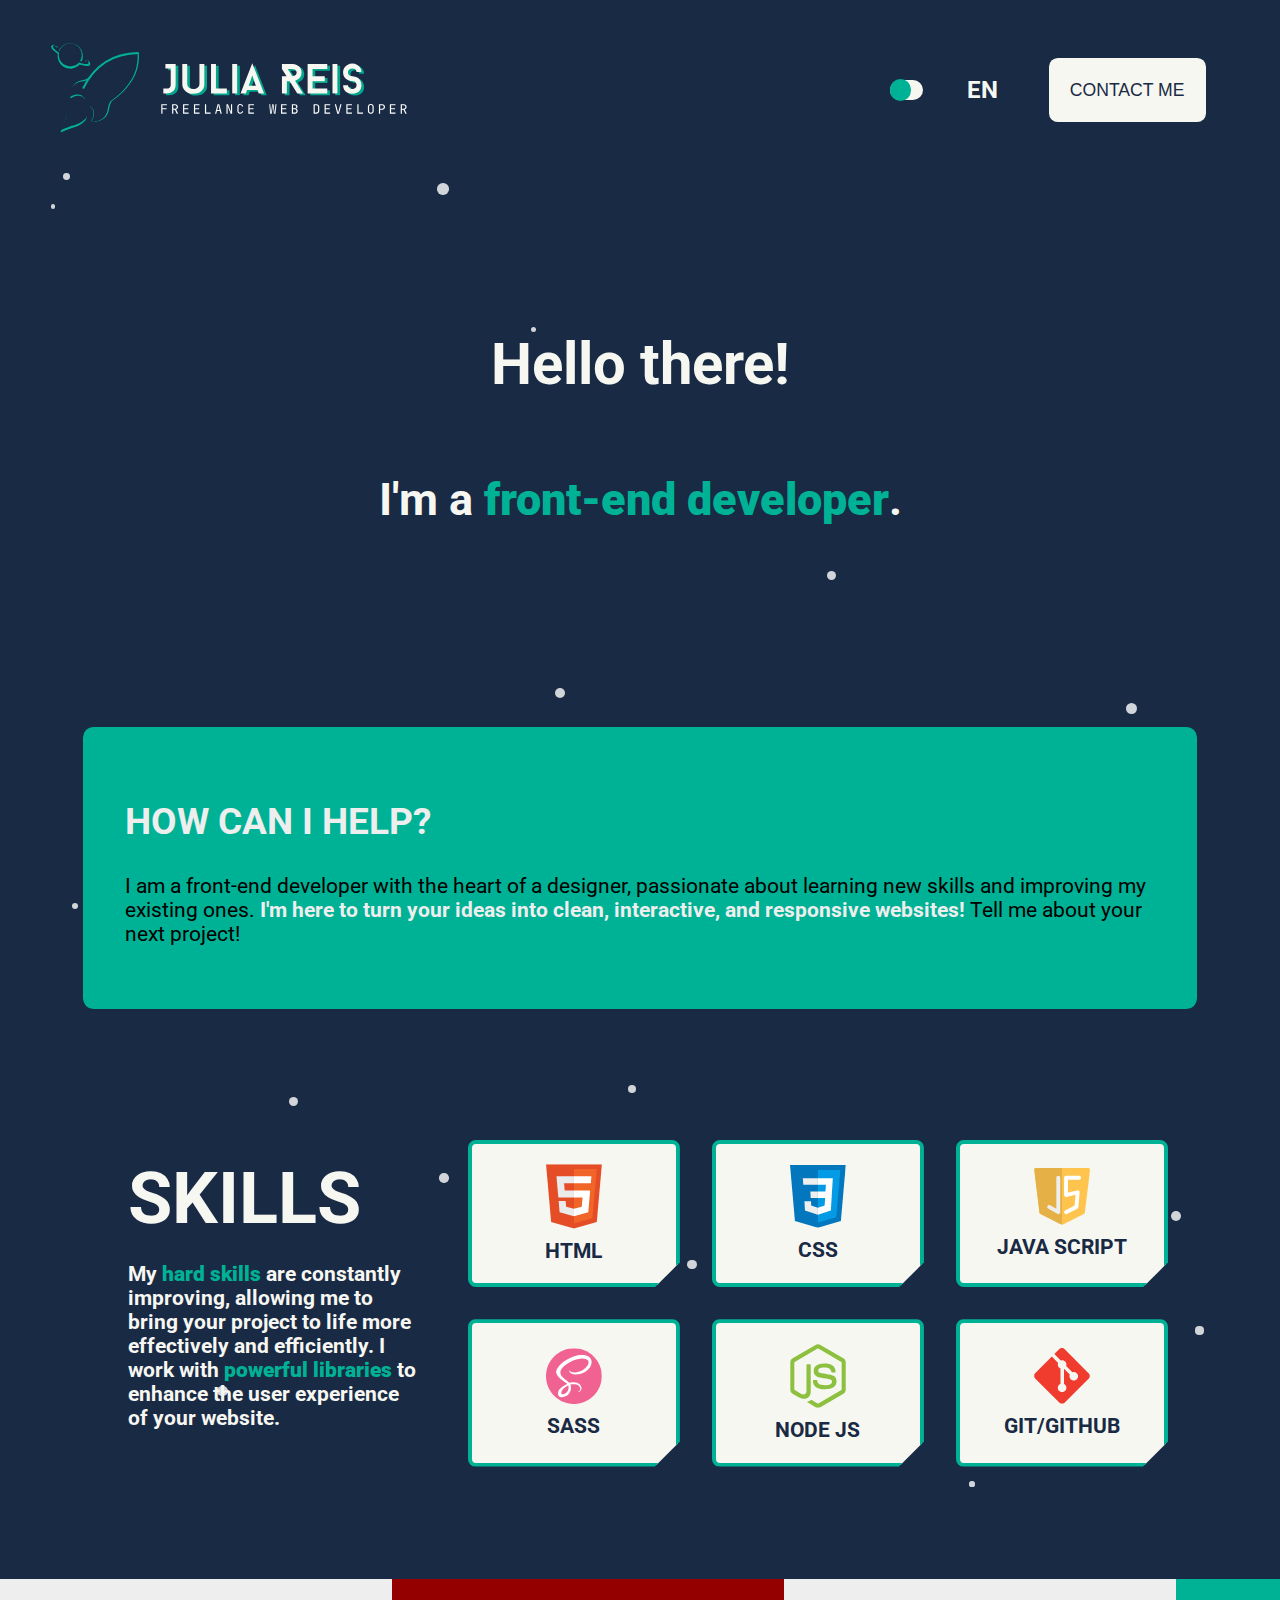
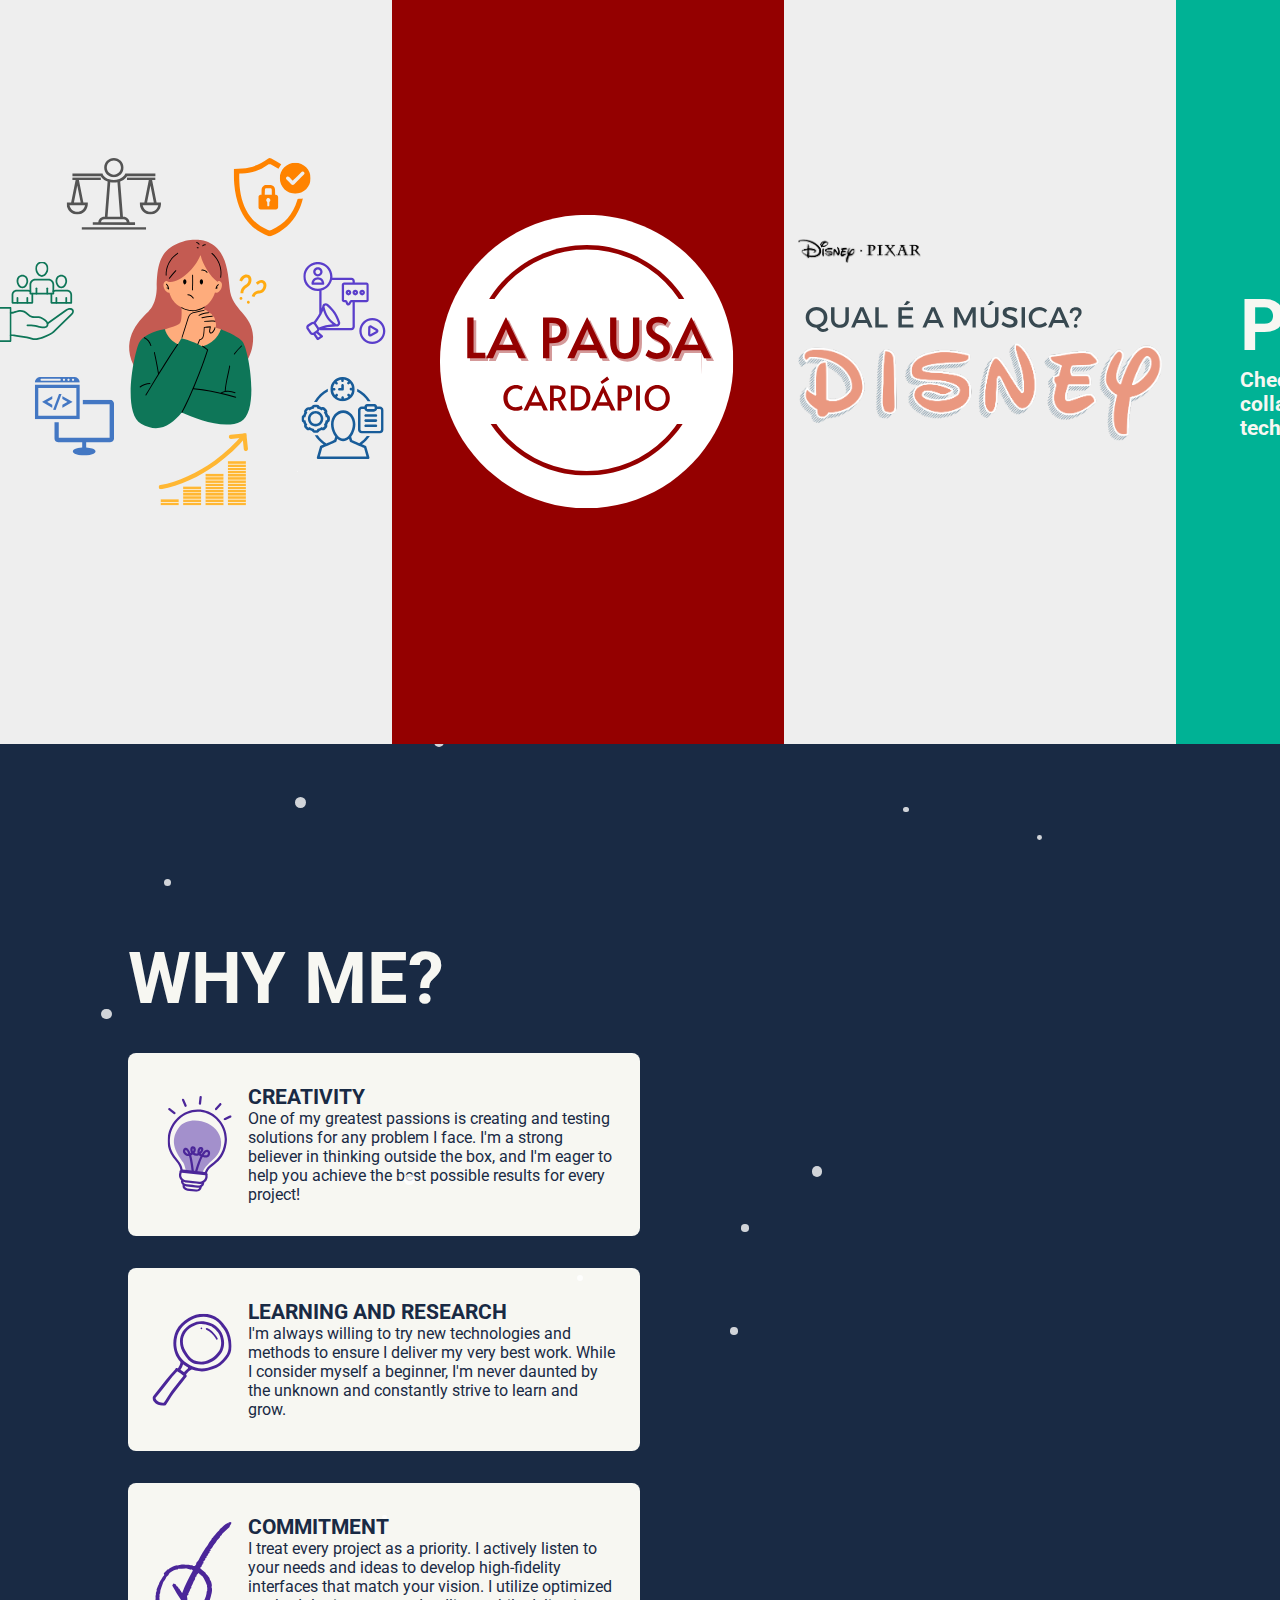
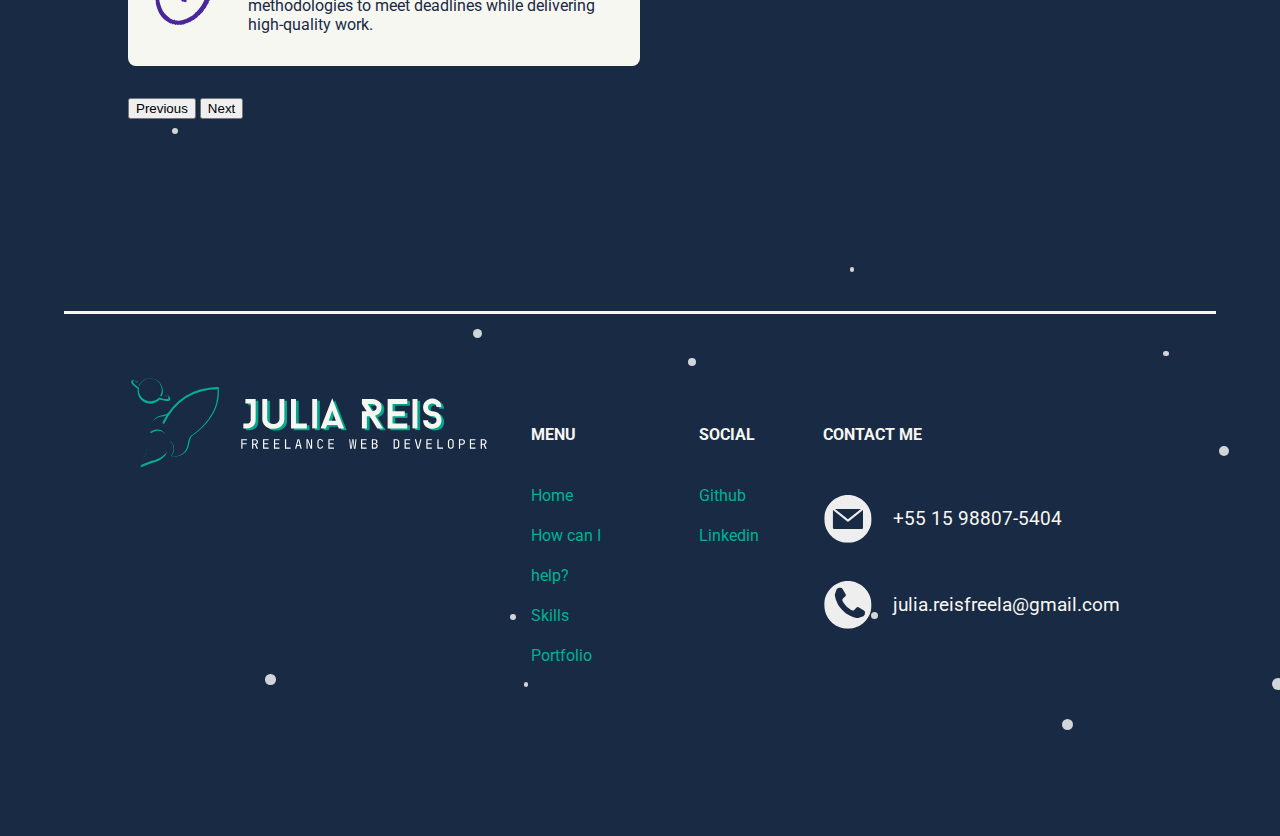
==== index.html @ e1e06ff7 "updated design" ====
<!DOCTYPE html>
<html lang="en">
<head>
    <meta charset="UTF-8">
    <meta name="viewport" content="width=device-width, initial-scale=1.0">
    <link rel="preconnect" href="https://fonts.googleapis.com">
    <link rel="preconnect" href="https://fonts.gstatic.com" crossorigin>
    <link href="https://fonts.googleapis.com/css2?family=Roboto&display=swap" rel="stylesheet">
    <link href="https://cdn.jsdelivr.net/npm/bootstrap@5.3.2/dist/css/bootstrap.min.css" rel="stylesheet" integrity="sha384-T3c6CoIi6uLrA9TneNEoa7RxnatzjcDSCmG1MXxSR1GAsXEV/Dwwykc2MPK8M2HN" crossorigin="anonymous">
    <link rel="stylesheet" href="./style.css">
    <link rel="stylesheet" href="./style-mq.css">
    <link href="https://unpkg.com/aos@2.3.1/dist/aos.css" rel="stylesheet">
    <script src="https://unpkg.com/aos@2.3.1/dist/aos.js"></script>
    <title>Julia Reis - Portfolio</title>
</head>
<body>
    <div class="background">
        <section class="intro" id="home">
            <header class="intro-header">
                <a href="#"><img id="logo" src="./assets/logo-dark-theme.svg" alt="julia reis"></a>
                <div class="header-nav">
                    <button class="toggle-btn">
                        <div class="btn-indicator">
                            </div>
                    </button>
                    <div class="toggle-lang"><h1>EN</h1></div>
                    <a href="./contact.html"><button class="btn-contato">Contact me</button></a>
                </div>
            </header>
            <div class="intro-welcome">
                    <h1>Hello there!</h1>
                    <h2>I'm a <strong>front-end developer</strong>.</h2>
            </div>
        </section>
        <section class="about-me trans" >
            <h2>How can I help?</h2>
            <p>I am a front-end developer with the heart of a designer, passionate about learning new skills and improving my existing ones. 
                <strong>I'm here to turn your ideas into clean, interactive, and responsive websites!</strong>
               Tell me about your next project!
               
                </p>
        </section>

        <section class="skills" id="skills">
           <div class="skills-left trans">
            <h1 class="topic">Skills</h1>
            <h3>My <strong>hard skills</strong> are constantly improving, allowing me to bring your project to life more effectively and efficiently. 
                I work with <strong>powerful libraries</strong> to enhance the user experience of your website.
           </div>
           <div class="skills-right trans">
                <div class="skills-right-item item-html">
                    <img src="./assets/html-span.svg" alt="icone html">
                    <strong>html</strong>
                </div>
                <div class="skills-right-item item-css">
                    <img src="./assets/css-span.svg" alt="icone html">
                    <strong>css</strong>
                </div>
                <div class="skills-right-item item-js">
                    <img src="./assets/js-span.svg" alt="icone html">
                    <strong>java script</strong>
                </div>
                <div class="skills-right-item item-sass">
                    <img src="./assets/sass-span.svg" alt="icone html">
                    <strong>sass</strong>
                </div>
                <div class="skills-right-item item-node">
                    <img src="./assets/node-span.svg" alt="icone html">
                    <strong>node js</strong>
                </div>
                <div class="skills-right-item item-git">
                    <img src="./assets/git-span.svg" alt="icone html">
                    <strong>git/github</strong>
                </div>
           </div>
        </section>
        <section class="portfolio trans" id="portfolio">
            <div class="projetos">
                <div class="projetos-item p1">
                    <div class="overlay"></div>
                    <div class="item-info">
                        <h1>Career Test</h1>
                        <div class="tag">Java Script</div>
                        <a href="./project-1.html">
                            <button class="btn-mais-detalhes">
                                Read more
                            </button>
                        </a>
                    </div>
                </div>
                <div class="projetos-item p2" >
                    <div class="overlay"></div>
                    <div class="item-info ">
                        <h1>La Pausa</h1>
                        <div class="tag">node js</div>
                        <a href="./project-1.html">
                            <button class="btn-mais-detalhes">
                               Read more
                            </button>
                        </a>
                    </div>
                </div>
                <div class="projetos-item  p3">
                    <div class="overlay"></div>
                    <div class="item-info">
                        <h1>Guess the song</h1>
                        <div class="tag">Java Script</div>
                        <a href="./project-1.html">
                            <button class="btn-mais-detalhes">
                                Read more
                            </button>
                        </a>
                    </div>
                </div>
            </div>
            <div class="portfolio-intro">
                <h1 class="topic">Portfolio</h1>
                <h3>Check out some of my projects and collaborations developed through my technical course and case studies.</h3>
            </div>
        </section>
        <section class="why-me" id="why-me">
            <div class="cards trans">
                <h2 class="topic">Why me?</h2>

                <div id="carouselExampleAutoplaying" class="carousel slide accordion" data-bs-ride="carousel">
                    <div class="carousel-inner">
                      <div class="carousel-item active" data-bs-interval="2000">
                        <div class="card card-creativity">
                            <img src="./assets/icon-creativity.svg" alt="">
                            <div class="card-info">   
                                    <strong>creativity</strong>
                                <p>One of my greatest passions is creating and testing solutions for any problem I face. 
                                    I'm a strong believer in thinking outside the box, and I'm eager to help you achieve the best possible results for every project!
                                    </p>
                            </div>                        
                        </div>
                      </div>
                      <div class="carousel-item " data-bs-interval="2000">
                        <div class="card card-research">
                            <img src="./assets/icon-research.svg" alt="">
                            <div class="card-info">
                                <strong>learning and research</strong>
                                <p>
                                    I'm always willing to try new technologies and methods to ensure I deliver my very best work. 
                                    While I consider myself a beginner, I'm never daunted by the unknown and constantly strive to learn and grow.
                                    </p>
                            </div>                        
                        </div>
                      </div> 
                      <div class="carousel-item" data-bs-interval="2000">
                        <div class="card card-commitment">
                            <img src="./assets/icon-check.svg" alt="">
                            <div class="card-info">
                                <strong>commitment</strong>
                                <p>I treat every project as a priority. 
                                    I actively listen to your needs and ideas to develop high-fidelity interfaces that match your vision. 
                                    I utilize optimized methodologies to meet deadlines while delivering high-quality work.</p>
                            </div>                        
                        </div>
                      </div>
                    </div>
                    <button class="carousel-control-prev" type="button" data-bs-target="#carouselExampleAutoplaying" data-bs-slide="prev">
                      <span class="visually-hidden">Previous</span>
                    </button>
                    <button class="carousel-control-next" type="button" data-bs-target="#carouselExampleAutoplaying" data-bs-slide="next">
                      <span class="visually-hidden">Next</span>
                    </button>
                  </div>
               
                
            </div>
            <img id="why-me-img" class="trans" src="./assets/why-me-dark.svg" alt="" >
        </section>
        <footer>
            <a href="#"><img id="logo-f" src="./assets/logo-dark-theme.svg" alt="julia reis"></a>
            <div class="menus">
                <div class="menu">
                    <h4>menu</h4>
                    <a href="#home" class="menu-item">
                        Home
                    </a>
                    <a href="#about-me" class="menu-item">
                        How can I help?
                    </a>
                    <a href="#skills" class="menu-item">
                        Skills
                    </a>
                    <a href="#portfolio" class="menu-item">
                        Portfolio
                    </a>
                </div>
                <div class="menu">
                    <h4>social</h4>
                    <a href="#home" class="menu-item">
                        Github
                    </a>
                    <a href="#about-me" class="menu-item">
                        Linkedin
                    </a>
                </div>
                <div class=" menu">
                    <h4>Contact me</h4>
                    <span class="contato-footer"> 
                        <img src="./assets/email-dark.svg" alt="" width="50" id="tel">+55 15 98807-5404
                    </span>
                    <span class="contato-footer"> 
                        <img src="./assets/telefone-dark.svg" alt="" width="50" id="email">julia.reisfreela@gmail.com
                    </span>
                </div>
            </div>
        </footer>
        
        <script>
            AOS.init();
        </script>
        <script src="https://cdn.jsdelivr.net/npm/bootstrap@5.3.2/dist/js/bootstrap.bundle.min.js" integrity="sha384-C6RzsynM9kWDrMNeT87bh95OGNyZPhcTNXj1NW7RuBCsyN/o0jlpcV8Qyq46cDfL" crossorigin="anonymous"></script>
        <script src="./scripts/dark-mode.js"></script>
        <script src="./scripts/mobile.js"></script>
        <script src="./scripts/stars.js"></script>
    </div>
</body>
</html>
---- style.css ----
@charset "UTF-8";
body {
  padding: 0%;
  margin: 0%;
  font-family: "Roboto", sans-serif;
  background-color: #192a44;
}

.background {
  width: 100%;
  height: 100%;
  position: relative;
  overflow: hidden;
}

.sphere {
  position: absolute;
  width: 4px;
  height: 4px;
  border-radius: 50%;
  background: rgba(255, 255, 255, 0.8);
  animation: move 10s infinite ease-in-out;
  pointer-events: none;
  z-index: 1;
}

/* Animação de movimento */
@keyframes move {
  0%, 100% {
    transform: translateY(0) translateX(0);
  }
  50% {
    transform: translateY(calc(var(--dy) * 1px)) translateX(calc(var(--dx) * 1px));
  }
}
h1 {
  font-size: 1.5em;
}

h3 {
  font-size: 1.3em;
}

.intro-header {
  display: flex;
  justify-content: space-between;
  align-items: center;
  padding: 2em 3em;
}

#logo {
  position: relative;
  z-index: 2;
}

.header-nav {
  display: flex;
  align-items: center;
}

.intro {
  background: #192a44;
  color: #F7F7F2;
  margin: 0%;
}
.intro strong {
  color: #00B295;
}

.toggle-btn {
  background-color: #F7F7F2;
  width: 2.5em;
  height: 1.5em;
  border-radius: 10em;
  margin: 1.5em;
  padding: 0em;
  position: relative;
  display: flex;
  align-items: center;
  cursor: pointer;
  border: 0em;
}

.btn-indicator {
  background-color: #00B295;
  width: 1.6em;
  height: 1.6em;
  border-radius: 60%;
  transition: transform 0.3s ease;
}

.toggle-lang {
  margin: 1.5em;
}

.btn-contato {
  margin: 1.5em;
  background: #F7F7F2;
  border: 0em;
  border-radius: 0.5em;
  padding: 1.2em;
  text-transform: uppercase;
  color: #192a44;
  font-size: 1.1em;
}

.btn-contato:hover {
  cursor: pointer;
  transition: 0.2s ease-out;
  scale: 1.1;
}

.intro-welcome {
  display: flex;
  flex-direction: column;
  align-items: center;
  font-size: 2em;
  padding: 2.5em;
  margin: 1em;
}
.intro-welcome h1 {
  font-size: 1.8em;
}
.intro-welcome h2 {
  font-size: 1.4em;
}

.about-me {
  background-color: #00B295;
  margin: 4em;
  border-radius: 0.5em;
  padding: 2em;
  font-size: 1.3em;
  position: relative;
  z-index: 10;
}
.about-me strong {
  color: #eeeeee;
}
.about-me h2 {
  text-transform: uppercase;
  font-size: 1.8em;
  color: #eeeeee;
}

.skills {
  display: flex;
  justify-content: space-around;
  margin: 4em;
  padding: 2em;
}

.skills-left {
  display: flex;
  flex-direction: column;
  width: 40%;
  color: #F7F7F2;
  padding: 2em;
  position: relative;
  z-index: 10;
}
.skills-left strong {
  color: #00B295;
}

.darkmode .skills-left strong {
  color: #00B295;
}

.topic {
  font-size: 4.5em;
  text-transform: uppercase;
  margin: 0em;
}

.skills-right {
  display: grid;
  grid-template-columns: 1fr 1fr 1fr;
}

.skills-right-item {
  display: flex;
  flex-direction: column;
  align-items: center;
  justify-content: center;
  background-color: #F7F7F2;
  margin: 1em;
  padding: 1em 0.5em;
  border-radius: 0.5em;
  border: solid 0.3em #00B295;
  clip-path: polygon(0 0, 100% 0, 100% calc(100% - 25px), calc(100% - 25px) 100%, 0 100%);
  position: relative;
  z-index: 10;
}
.skills-right-item img {
  width: 30%;
}
.skills-right-item strong {
  text-transform: uppercase;
  color: #192a44;
  font-size: 1.3em;
  margin-top: 0.5em;
}

.item-html:hover {
  border: solid 0.3em #e44d26;
  transition: 0.5s;
}

.item-css:hover {
  border: solid 0.3em #0277bd;
  transition: 0.5s;
}

.item-js:hover {
  border: solid 0.3em #e5b045;
  transition: 0.5s;
}

.item-sass:hover {
  border: solid 0.3em #f06292;
  transition: 0.5s;
}

.item-node:hover {
  border: solid 0.3em #8cc03e;
  transition: 0.5s;
}

.item-git:hover {
  border: solid 0.3em #f03c2e;
  transition: 0.5s;
}

.container-slide {
  display: flex;
  justify-content: space-between;
  width: 50vw;
  height: 50vh;
  border-radius: 10px;
}

.container-items {
  position: absolute;
  display: flex;
  width: 50vw;
  height: 50vh;
  border-radius: 10px;
  overflow: hidden;
}

.item {
  width: 50vw;
  height: 50vh;
  transition: all 1s;
}

.item:first-child {
  margin-left: -100%;
}

.item img {
  width: 50vw;
  height: 50vh;
  border-radius: 10px;
}

.action-button {
  font: bold 30px sans-serif;
  display: flex;
  justify-content: center;
  align-items: center;
  width: 50px;
  color: #000000;
  user-select: none;
  z-index: 1;
}

.action-button:hover {
  cursor: pointer;
}

.portfolio {
  background: #00B295;
  color: #F7F7F2;
  display: flex;
  height: 85vh;
  margin: 4em 0em;
  position: relative;
  z-index: 10;
}

.projetos {
  display: flex;
}

.projetos-item {
  padding: 1em;
  margin: 0em;
  width: 40vh;
  display: flex;
  align-items: end;
}

.projetos-item:hover {
  cursor: pointer;
}
.projetos-item:hover .item-info {
  opacity: 1;
  transition: 0.5s ease-in-out;
}

.p1 {
  background-image: url(./assets/teste-vocacional-c.svg);
  background-size: cover;
  background-position-x: center;
}

.p1:hover {
  background-image: linear-gradient(rgba(0, 0, 0, 0.5), rgba(0, 0, 0, 0.5)), url("./assets/teste-vocacional-c.svg");
}

.p2 {
  background-image: url(./assets/la-pausa-c.svg);
  background-size: cover;
  background-position-x: center;
}

.p2:hover {
  background-image: linear-gradient(rgba(0, 0, 0, 0.5), rgba(0, 0, 0, 0.5)), url("./assets/la-pausa-c.svg");
}

.p3 {
  background-image: url(./assets/qual-e-a-musica-c.svg);
  background-size: cover;
  background-position-x: center;
}

.p3:hover {
  background-image: linear-gradient(rgba(0, 0, 0, 0.5), rgba(0, 0, 0, 0.5)), url("./assets/qual-e-a-musica-c.svg");
}

.item-info {
  opacity: 0;
  color: #F7F7F2;
  display: flex;
  flex-direction: column;
  align-items: flex-start;
}

.portfolio-intro {
  width: 40%;
  display: flex;
  flex-direction: column;
  justify-content: center;
  padding: 2em 4em;
}
.portfolio-intro h3 {
  margin: 0em;
}

.tag {
  padding: 5px 10px;
  border-radius: 20px;
  font-size: 12px;
  background: #00B295;
  display: inline-block;
  text-transform: uppercase;
  font-weight: lighter;
  color: #F7F7F2;
}

.btn-mais-detalhes {
  background-color: #F7F7F2;
  border-radius: 0.5em;
  border: 0em;
  padding: 0.5em 1em;
  margin: 0.5em 0em;
  font-size: 1.3rem;
  cursor: pointer;
}

.btn-mais-detalhes:hover {
  transition: all 0.2s;
}

.why-me {
  display: flex;
  justify-content: space-between;
  align-items: center;
  color: #F7F7F2;
  padding: 4em;
  margin: 8em 4em;
}
.why-me img {
  width: 40%;
}

.cards {
  width: 50%;
}

.card {
  background-color: #F7F7F2;
  color: #192a44;
  padding: 2em 1.5em;
  border-radius: 0.5em;
  margin: 2em 0em;
  display: flex;
  flex-direction: row;
  align-items: center;
}
.card img {
  width: 5em;
  margin-right: 1em;
}

.card-info {
  display: flex;
  flex-direction: column;
}
.card-info strong {
  font-size: 1.3em;
  text-transform: uppercase;
}
.card-info p {
  margin: 0;
}

footer {
  margin: 4em;
  border-top: solid #F7F7F2;
  color: #F7F7F2;
  padding: 4em;
  display: flex;
  justify-content: space-between;
}
footer h4 {
  text-transform: uppercase;
}

.menus {
  display: flex;
  text-align: center;
}

.menu {
  display: flex;
  flex-direction: column;
  text-align: left;
  align-items: start;
  line-height: 40px;
  margin: 2em;
  margin-top: 1em;
}
.menu a {
  color: #00B295;
  text-decoration: none;
}
.menu a:hover {
  color: #F7F7F2;
}

.contato-footer {
  width: 100%;
  font-size: 1.2em;
  display: flex;
  align-items: center;
  margin: 1em 0em;
}
.contato-footer img {
  margin-right: 20px;
}

body.darkmode {
  background-color: #F7F7F2;
}

.darkmode .toggle-btn {
  background-color: #192a44;
}

.darkmode .btn-indicator {
  transform: translateX(1em);
  background-color: #00B295;
}

.darkmode .intro {
  background: #F7F7F2;
  color: #192a44;
}
.darkmode .intro strong {
  color: #00B295;
}

.darkmode .btn-contato {
  background-color: #192a44;
  color: #F7F7F2;
}

.darkmode .skills-left {
  color: #192a44;
}

.darkmode .cards .topic {
  color: #192a44;
}

.darkmode footer {
  border-top: solid #192a44;
  color: #192a44;
}

.darkmode .menu a:hover {
  color: #192a44;
}

.contact-me {
  background-color: #00B295;
  margin: 4em;
  border-radius: 1em;
  padding: 4em;
  display: flex;
  align-items: center;
}
.contact-me h2 {
  text-transform: uppercase;
  font-size: 3.5em;
  color: #eeeeee;
}

.contact-left {
  padding: 1.5em;
}

.contato {
  width: 100%;
  font-size: 1.3em;
  display: flex;
  align-items: center;
  margin: 1em 0em;
}
.contato img {
  margin-right: 20px;
}

.btn-return {
  margin: 4em;
  background: #F7F7F2;
  border: 0em;
  border-radius: 0.5em;
  padding: 1.5em 5em;
  text-transform: uppercase;
  color: #192a44;
  font-size: 1.1em;
}

.btn-return:hover {
  cursor: pointer;
  transition: 0.2s ease-out;
  scale: 1.1;
}

.darkmode .btn-return {
  background-color: #192a44;
  color: #F7F7F2;
}

.project {
  background-color: #F7F7F2;
  color: #192a44;
  width: 100%;
  padding: 0em 6em;
  display: flex;
  justify-content: space-between;
}

.project-right {
  padding: 6em;
  display: flex;
  flex-direction: column;
  justify-content: center;
  align-items: flex-start;
}

.tag-p {
  padding: 5px 10px;
  border-radius: 20px;
  font-size: 12px;
  margin-bottom: 1em;
  background: #00B295;
  display: inline-block;
  text-transform: uppercase;
  font-weight: lighter;
  color: #F7F7F2;
}

.btn-site {
  background: #00B295;
  border: 0em;
  border-radius: 0.5em;
  padding: 1em 5em;
  text-transform: uppercase;
  color: #F7F7F2;
  font-size: 1.1em;
}

.btn-site:hover {
  cursor: pointer;
  transition: 0.2s ease-out;
  scale: 1.1;
}

.project-screens {
  padding: 4em;
  color: #F7F7F2;
  display: flex;
  align-items: center;
}

.darkmode .project-screens {
  color: #192a44;
}

.screens {
  margin: 2em 2em 2em 0em;
}

/*# sourceMappingURL=style.css.map */
---- style-mq.css ----
@media screen and (max-width: 767px) {
  .intro-header {
    display: flex;
    flex-direction: row;
    justify-content: space-around;
    align-items: center;
    padding: 1em 1.5em;
  }
  .intro-header img {
    width: 100%;
  }
  .toggle-btn {
    width: 2.5em;
    height: 1.5em;
  }
  .btn-indicator {
    width: 1.5em;
    height: 1.5em;
    transition: transform 0.3s ease;
  }
  .darkmode .btn-indicator {
    transform: translateX(1em);
  }
  .btn-contato {
    display: none;
  }
  .toggle-lang {
    font-size: 0.9em;
  }
  .toggle-lang h1 {
    margin: 0em;
  }
  .intro-welcome {
    font-size: 1.5em;
    padding: 1.5em;
    display: flex;
    align-items: start;
  }
  .intro-welcome img {
    display: none;
  }
  .about-me {
    margin: 1.5em 0em;
    width: 100%;
    border-radius: 0em;
    font-size: 1em;
  }
  .skills {
    display: flex;
    flex-direction: column;
    margin: 2em 0em;
    padding: 1em;
  }
  .skills-left {
    width: 100%;
    padding: 1em;
  }
  .skills-right {
    display: flex;
    overflow-x: scroll;
  }
  .skills-right-item {
    height: 20vh;
    min-width: 50%;
    padding: 1.5em;
  }
  .skills-right-item img {
    width: 70px;
  }
  .topic {
    font-size: 3em;
    text-align: center;
  }
  .portfolio {
    display: flex;
    flex-direction: column-reverse;
    align-items: center;
    height: auto;
  }
  .portfolio-intro {
    width: 100%;
    padding: 2em 1em;
  }
  h3 {
    text-align: center;
  }
  .projetos {
    display: flex;
    flex-direction: column;
    width: 100%;
  }
  .projetos-item {
    width: 100%;
    height: 50vh;
  }
  .why-me {
    padding: 4em 1em;
    margin: 2em 0em;
  }
  .cards {
    width: 100%;
  }
  .card {
    display: flex;
    flex-direction: column;
    align-items: start;
    justify-content: left;
  }
  .card-info-title-mobile {
    display: flex;
    align-items: center;
    justify-content: flex-start;
  }
  .card-info-title-mobile img {
    width: 3em;
    margin-left: 1em;
  }
  .card-info-title-mobile strong {
    font-size: 1.3em;
    text-transform: uppercase;
  }
  .card-info-title-mobile p {
    margin: 0;
  }
}
.hide-element {
  display: none;
}

/*# sourceMappingURL=style-mq.css.map */
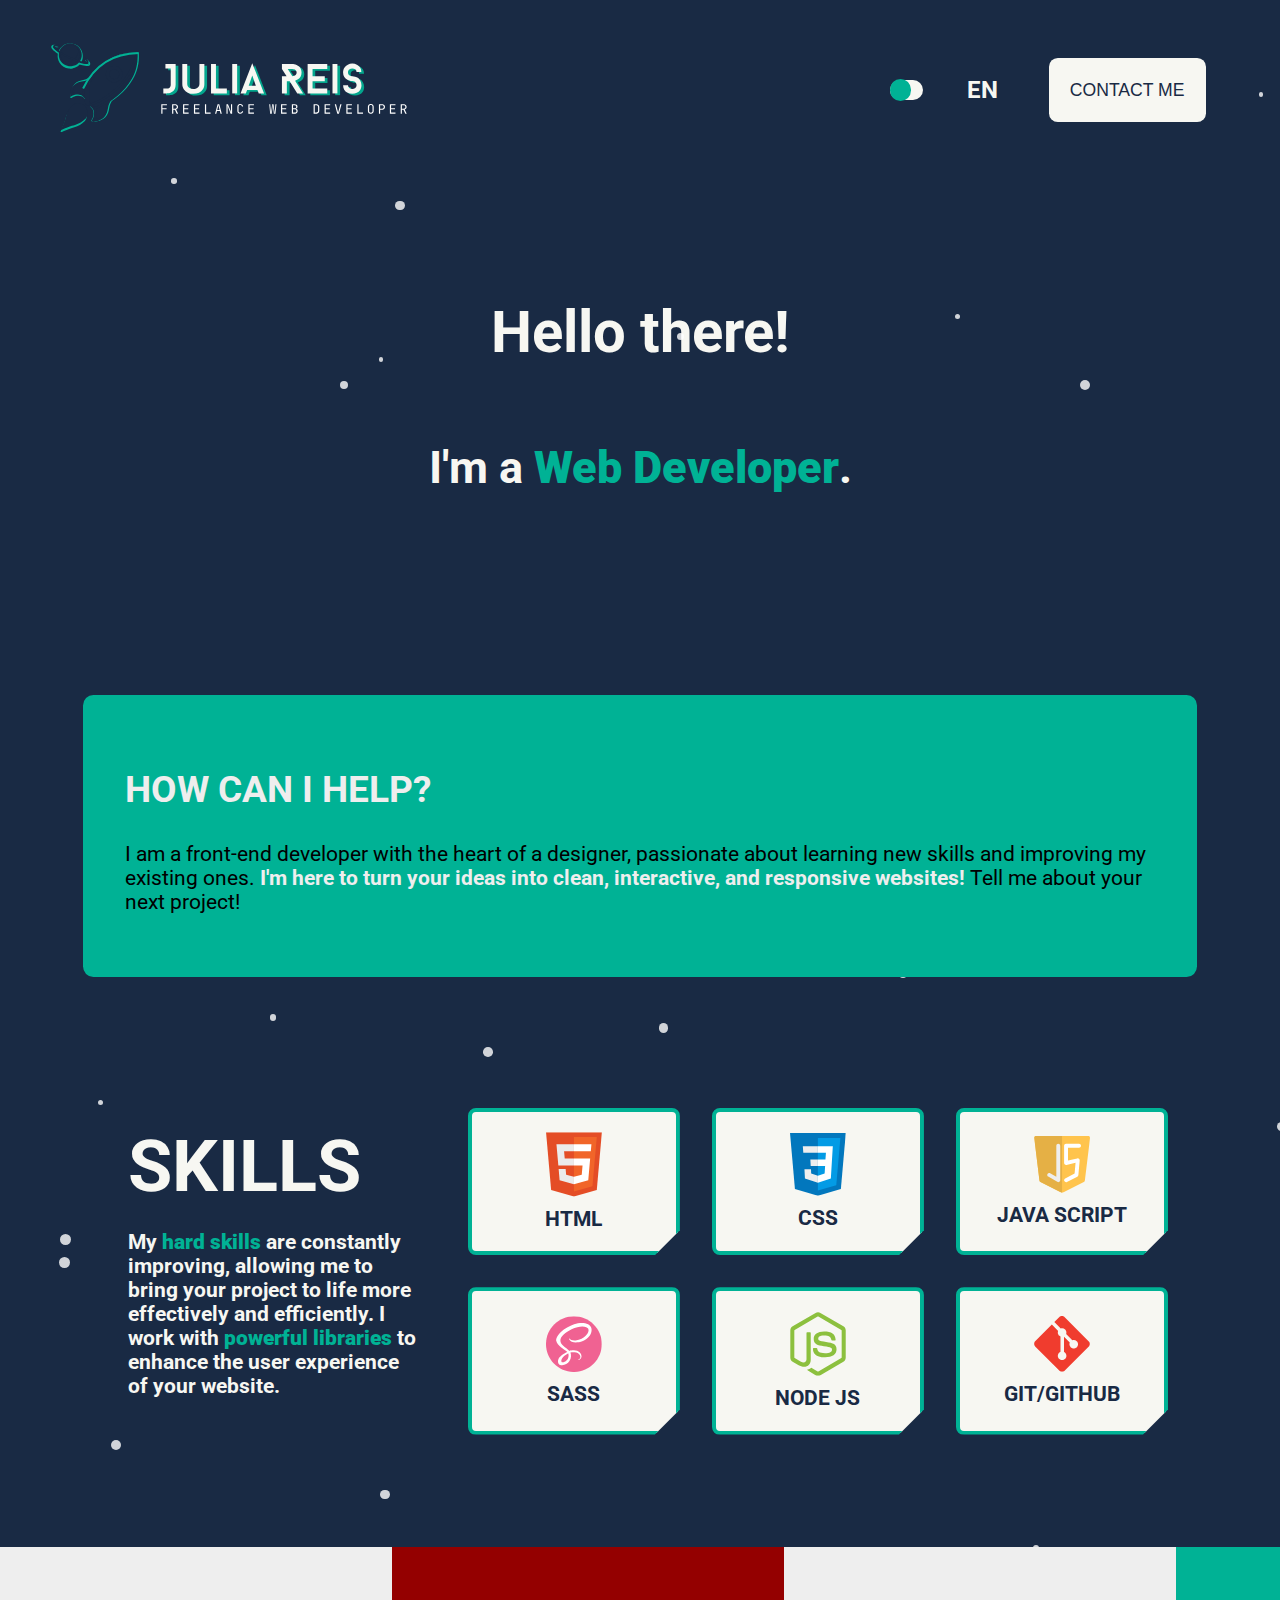
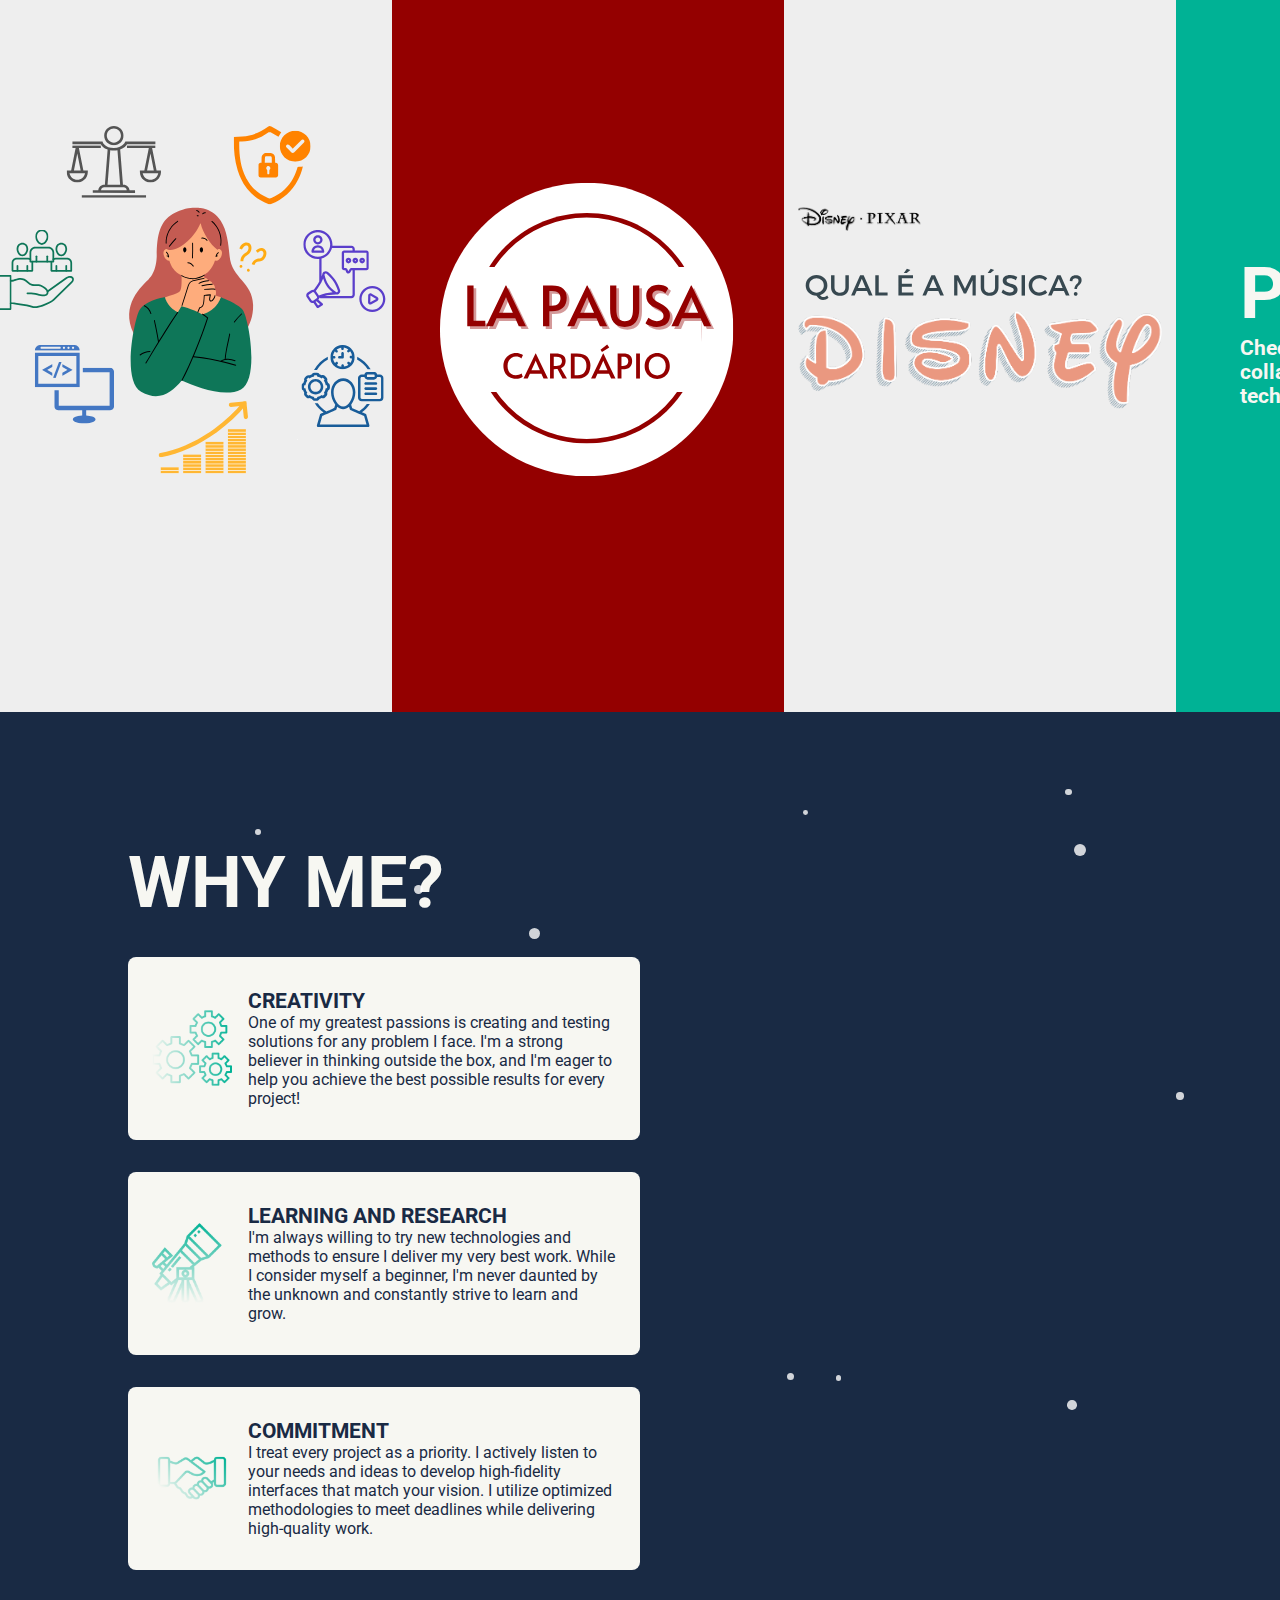
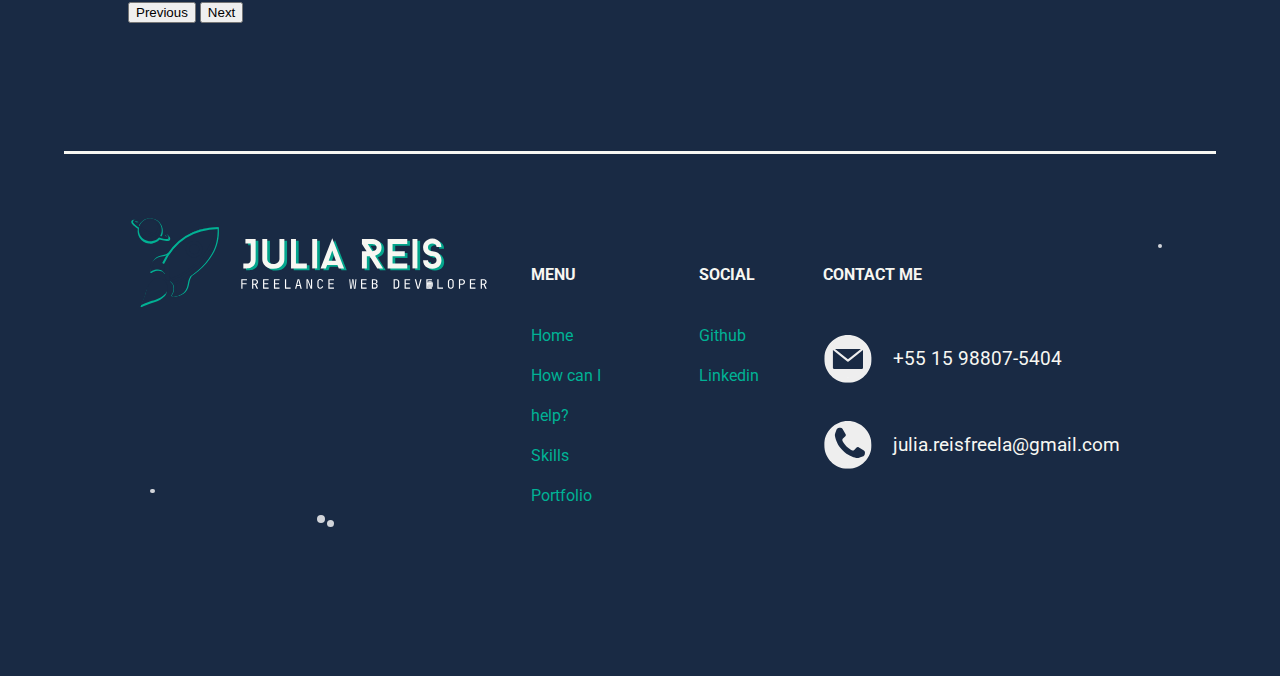
==== commit 70adf4f6: "updated design" ====
--- a/index.html
+++ b/index.html
@@ -29,7 +29,7 @@
             </header>
             <div class="intro-welcome">
                     <h1>Hello there!</h1>
-                    <h2>I'm a <strong>front-end developer</strong>.</h2>
+                    <h2>I'm a <strong>Web Developer</strong>.</h2>
             </div>
         </section>
         <section class="about-me trans" >
@@ -126,7 +126,7 @@
                     <div class="carousel-inner">
                       <div class="carousel-item active" data-bs-interval="2000">
                         <div class="card card-creativity">
-                            <img src="./assets/icon-creativity.svg" alt="">
+                            <img src="./assets/icon-creativity.png" alt="">
                             <div class="card-info">   
                                     <strong>creativity</strong>
                                 <p>One of my greatest passions is creating and testing solutions for any problem I face. 
@@ -137,7 +137,7 @@
                       </div>
                       <div class="carousel-item " data-bs-interval="2000">
                         <div class="card card-research">
-                            <img src="./assets/icon-research.svg" alt="">
+                            <img src="./assets/icon-research.png" alt="">
                             <div class="card-info">
                                 <strong>learning and research</strong>
                                 <p>
@@ -149,7 +149,7 @@
                       </div> 
                       <div class="carousel-item" data-bs-interval="2000">
                         <div class="card card-commitment">
-                            <img src="./assets/icon-check.svg" alt="">
+                            <img src="./assets/icon-comm.png" alt="">
                             <div class="card-info">
                                 <strong>commitment</strong>
                                 <p>I treat every project as a priority. 
--- a/style.css
+++ b/style.css
@@ -116,7 +116,7 @@
   align-items: center;
   font-size: 2em;
   padding: 2.5em;
-  margin: 1em;
+  margin: 0em 1em 2em 1em;
 }
 .intro-welcome h1 {
   font-size: 1.8em;
@@ -390,10 +390,10 @@
   align-items: center;
   color: #F7F7F2;
   padding: 4em;
-  margin: 8em 4em;
+  margin: 4em;
 }
 .why-me img {
-  width: 40%;
+  width: 50%;
 }
 
 .cards {
@@ -409,6 +409,8 @@
   display: flex;
   flex-direction: row;
   align-items: center;
+  position: relative;
+  z-index: 2;
 }
 .card img {
   width: 5em;
@@ -434,6 +436,8 @@
   padding: 4em;
   display: flex;
   justify-content: space-between;
+  position: relative;
+  z-index: 11;
 }
 footer h4 {
   text-transform: uppercase;
@@ -513,6 +517,10 @@
 
 .darkmode .menu a:hover {
   color: #192a44;
+}
+
+.darkmode .sphere {
+  background-color: rgba(25, 42, 68, 0.5490196078);
 }
 
 .contact-me {
--- a/style-mq.css
+++ b/style-mq.css
@@ -122,6 +122,23 @@
   .card-info-title-mobile p {
     margin: 0;
   }
+  footer {
+    display: flex;
+    flex-direction: column;
+    margin: 0em;
+    padding: 2em 0em;
+  }
+  footer a > img {
+    width: 90%;
+    margin: 1em;
+  }
+  .menus {
+    flex-direction: column;
+  }
+  .menu {
+    margin: 1em;
+    line-height: 30px;
+  }
 }
 .hide-element {
   display: none;
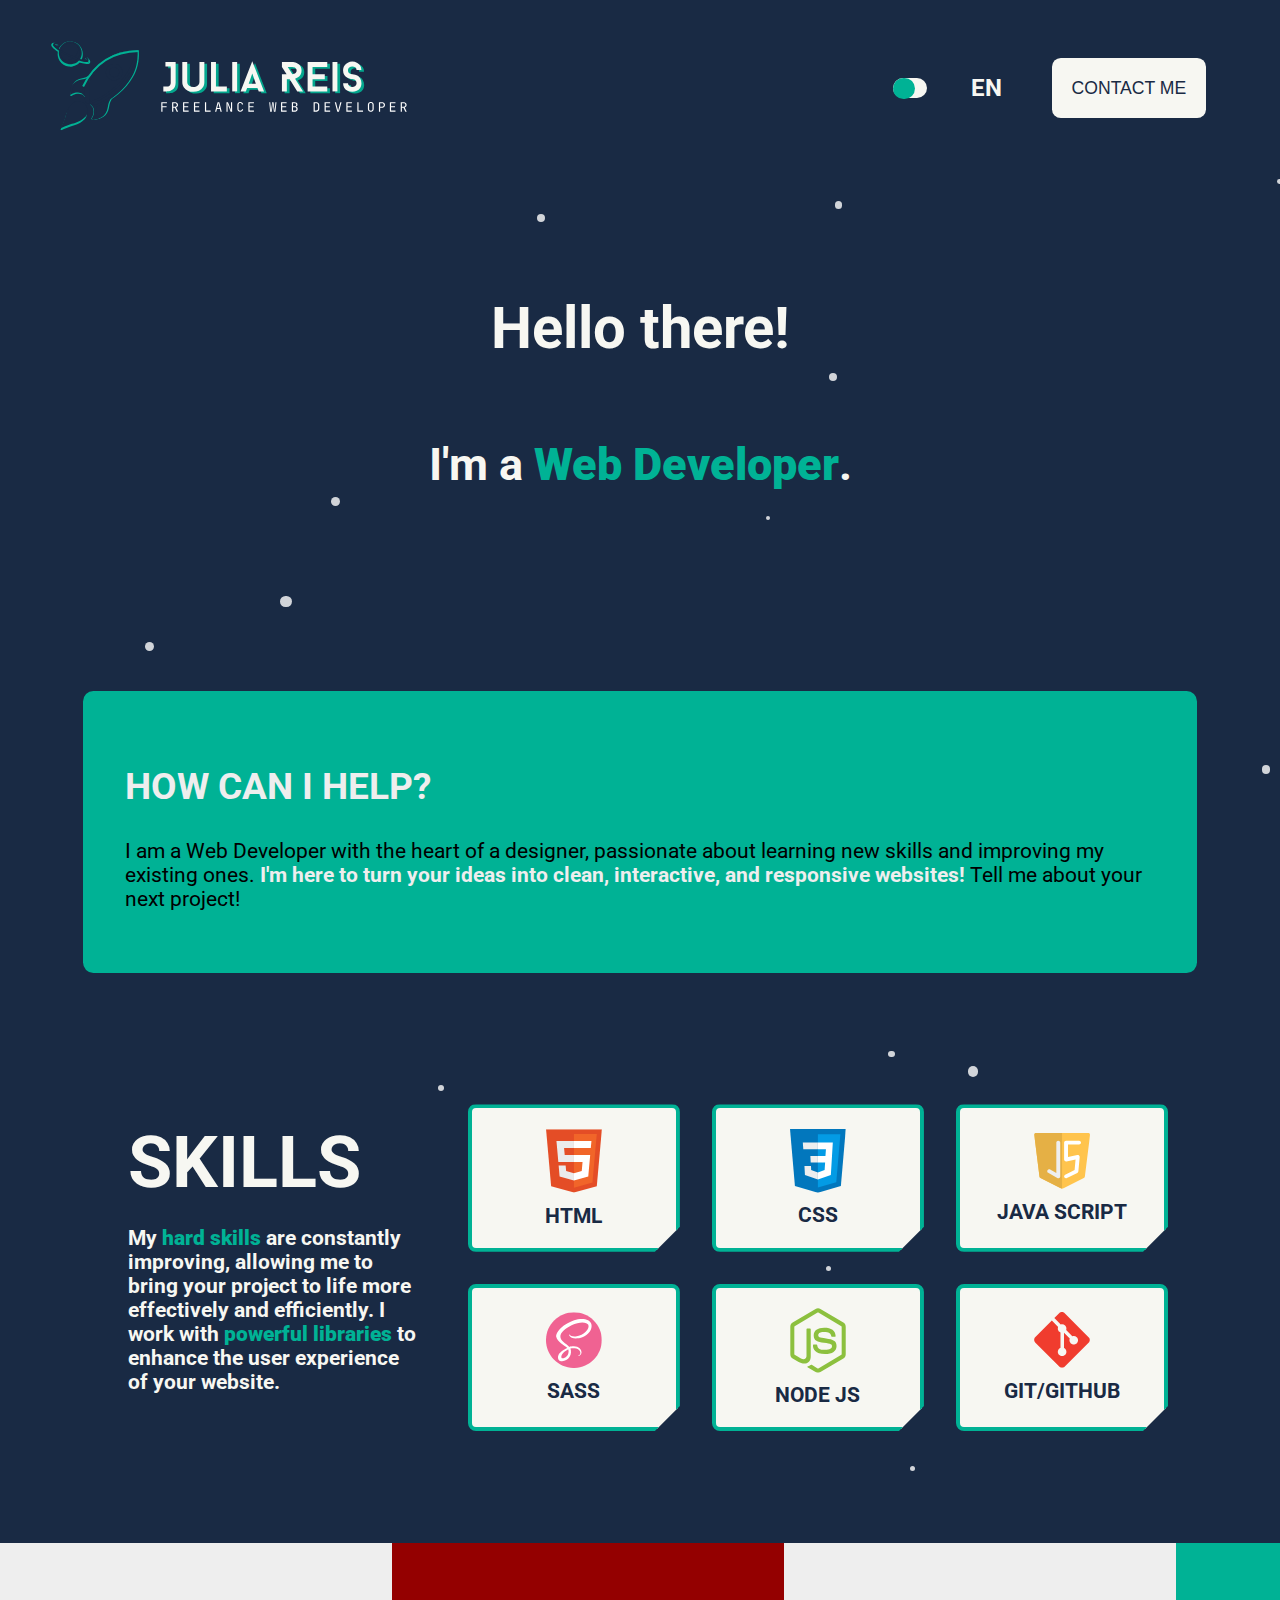
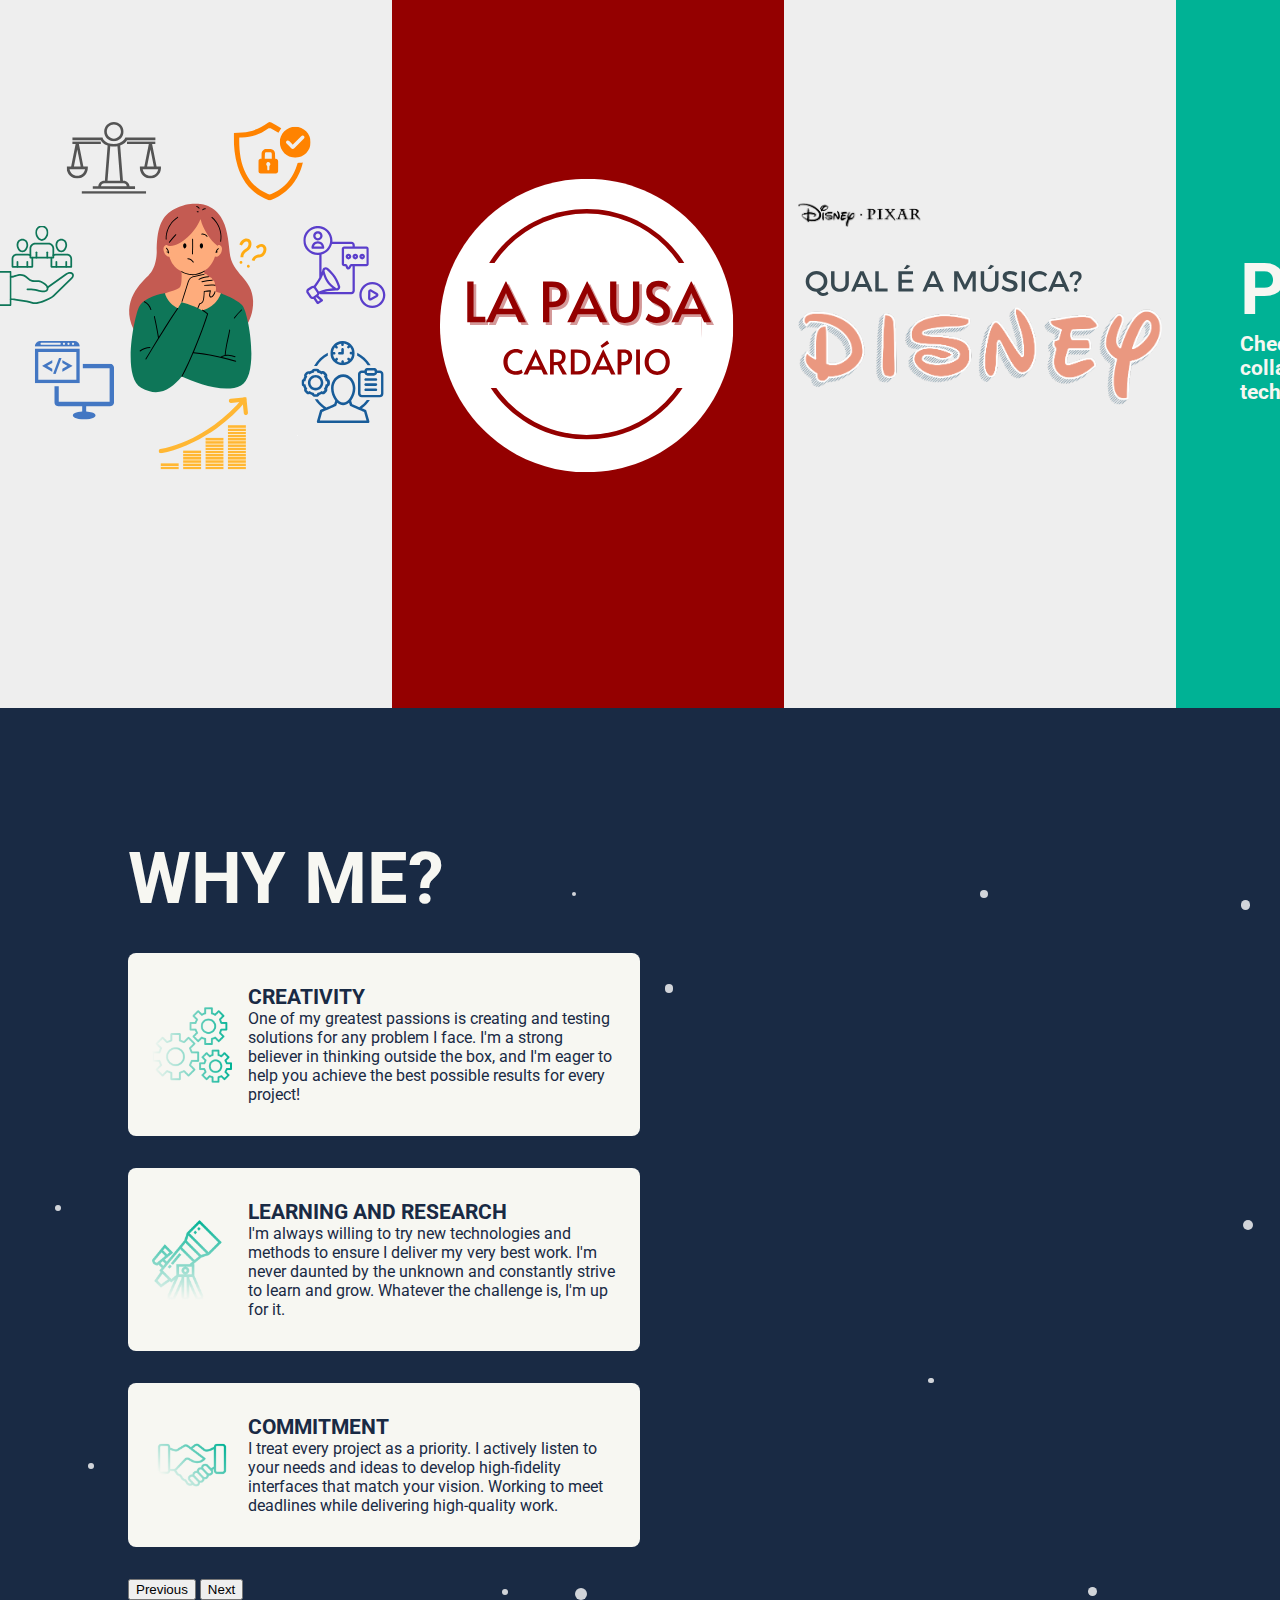
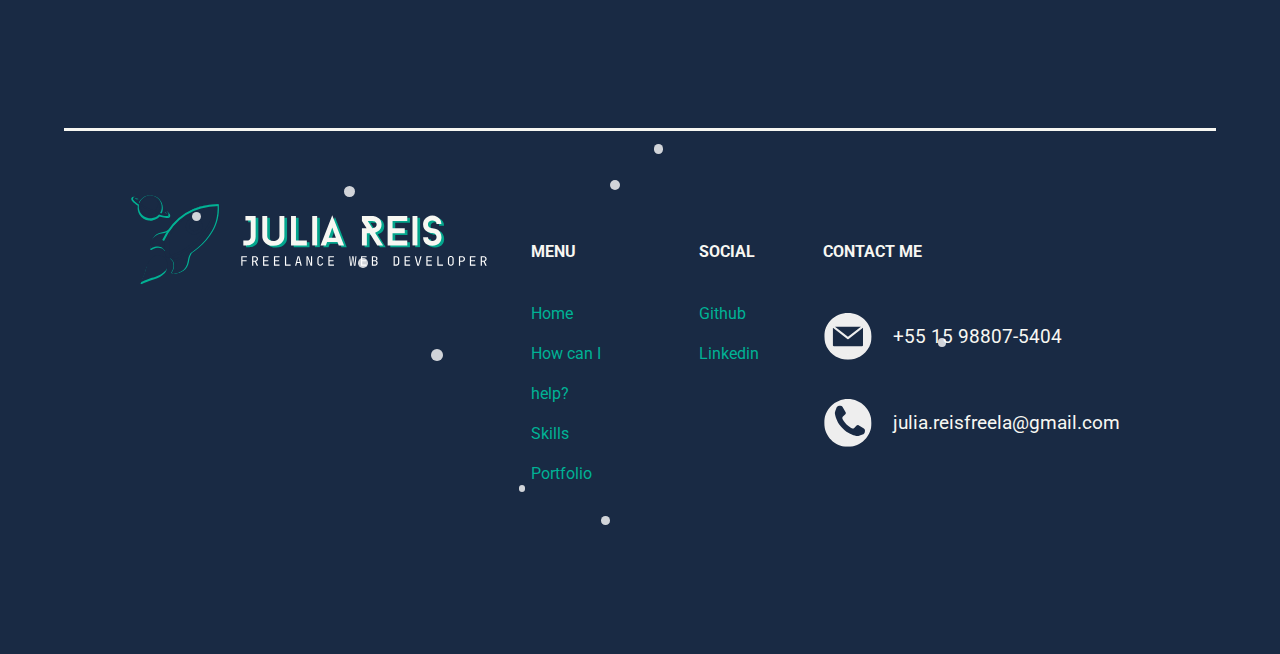
==== commit 644b0613: "updated design" ====
--- a/index.html
+++ b/index.html
@@ -34,7 +34,7 @@
         </section>
         <section class="about-me trans" >
             <h2>How can I help?</h2>
-            <p>I am a front-end developer with the heart of a designer, passionate about learning new skills and improving my existing ones. 
+            <p>I am a Web Developer with the heart of a designer, passionate about learning new skills and improving my existing ones. 
                 <strong>I'm here to turn your ideas into clean, interactive, and responsive websites!</strong>
                Tell me about your next project!
                
@@ -142,7 +142,7 @@
                                 <strong>learning and research</strong>
                                 <p>
                                     I'm always willing to try new technologies and methods to ensure I deliver my very best work. 
-                                    While I consider myself a beginner, I'm never daunted by the unknown and constantly strive to learn and grow.
+                                    I'm never daunted by the unknown and constantly strive to learn and grow. Whatever the challenge is, I'm up for it.
                                     </p>
                             </div>                        
                         </div>
@@ -152,9 +152,9 @@
                             <img src="./assets/icon-comm.png" alt="">
                             <div class="card-info">
                                 <strong>commitment</strong>
-                                <p>I treat every project as a priority. 
-                                    I actively listen to your needs and ideas to develop high-fidelity interfaces that match your vision. 
-                                    I utilize optimized methodologies to meet deadlines while delivering high-quality work.</p>
+                                <p>
+                                    I treat every project as a priority. I actively listen to your needs and ideas to develop 
+                                    high-fidelity interfaces that match your vision. Working to meet deadlines while delivering high-quality work.</p>
                             </div>                        
                         </div>
                       </div>
--- a/style.css
+++ b/style.css
@@ -98,7 +98,7 @@
   background: #F7F7F2;
   border: 0em;
   border-radius: 0.5em;
-  padding: 1.2em;
+  padding: 1.1em;
   text-transform: uppercase;
   color: #192a44;
   font-size: 1.1em;
@@ -107,7 +107,7 @@
 .btn-contato:hover {
   cursor: pointer;
   transition: 0.2s ease-out;
-  scale: 1.1;
+  scale: 1.05;
 }
 
 .intro-welcome {
@@ -436,8 +436,6 @@
   padding: 4em;
   display: flex;
   justify-content: space-between;
-  position: relative;
-  z-index: 11;
 }
 footer h4 {
   text-transform: uppercase;
@@ -530,10 +528,11 @@
   padding: 4em;
   display: flex;
   align-items: center;
+  font-size: 1.1em;
 }
 .contact-me h2 {
   text-transform: uppercase;
-  font-size: 3.5em;
+  font-size: 3em;
   color: #eeeeee;
 }
 
@@ -557,7 +556,7 @@
   background: #F7F7F2;
   border: 0em;
   border-radius: 0.5em;
-  padding: 1.5em 5em;
+  padding: 1em 3em;
   text-transform: uppercase;
   color: #192a44;
   font-size: 1.1em;
@@ -566,7 +565,7 @@
 .btn-return:hover {
   cursor: pointer;
   transition: 0.2s ease-out;
-  scale: 1.1;
+  scale: 1.05;
 }
 
 .darkmode .btn-return {
@@ -607,7 +606,7 @@
   background: #00B295;
   border: 0em;
   border-radius: 0.5em;
-  padding: 1em 5em;
+  padding: 1em 3em;
   text-transform: uppercase;
   color: #F7F7F2;
   font-size: 1.1em;
@@ -616,7 +615,7 @@
 .btn-site:hover {
   cursor: pointer;
   transition: 0.2s ease-out;
-  scale: 1.1;
+  scale: 1.05;
 }
 
 .project-screens {
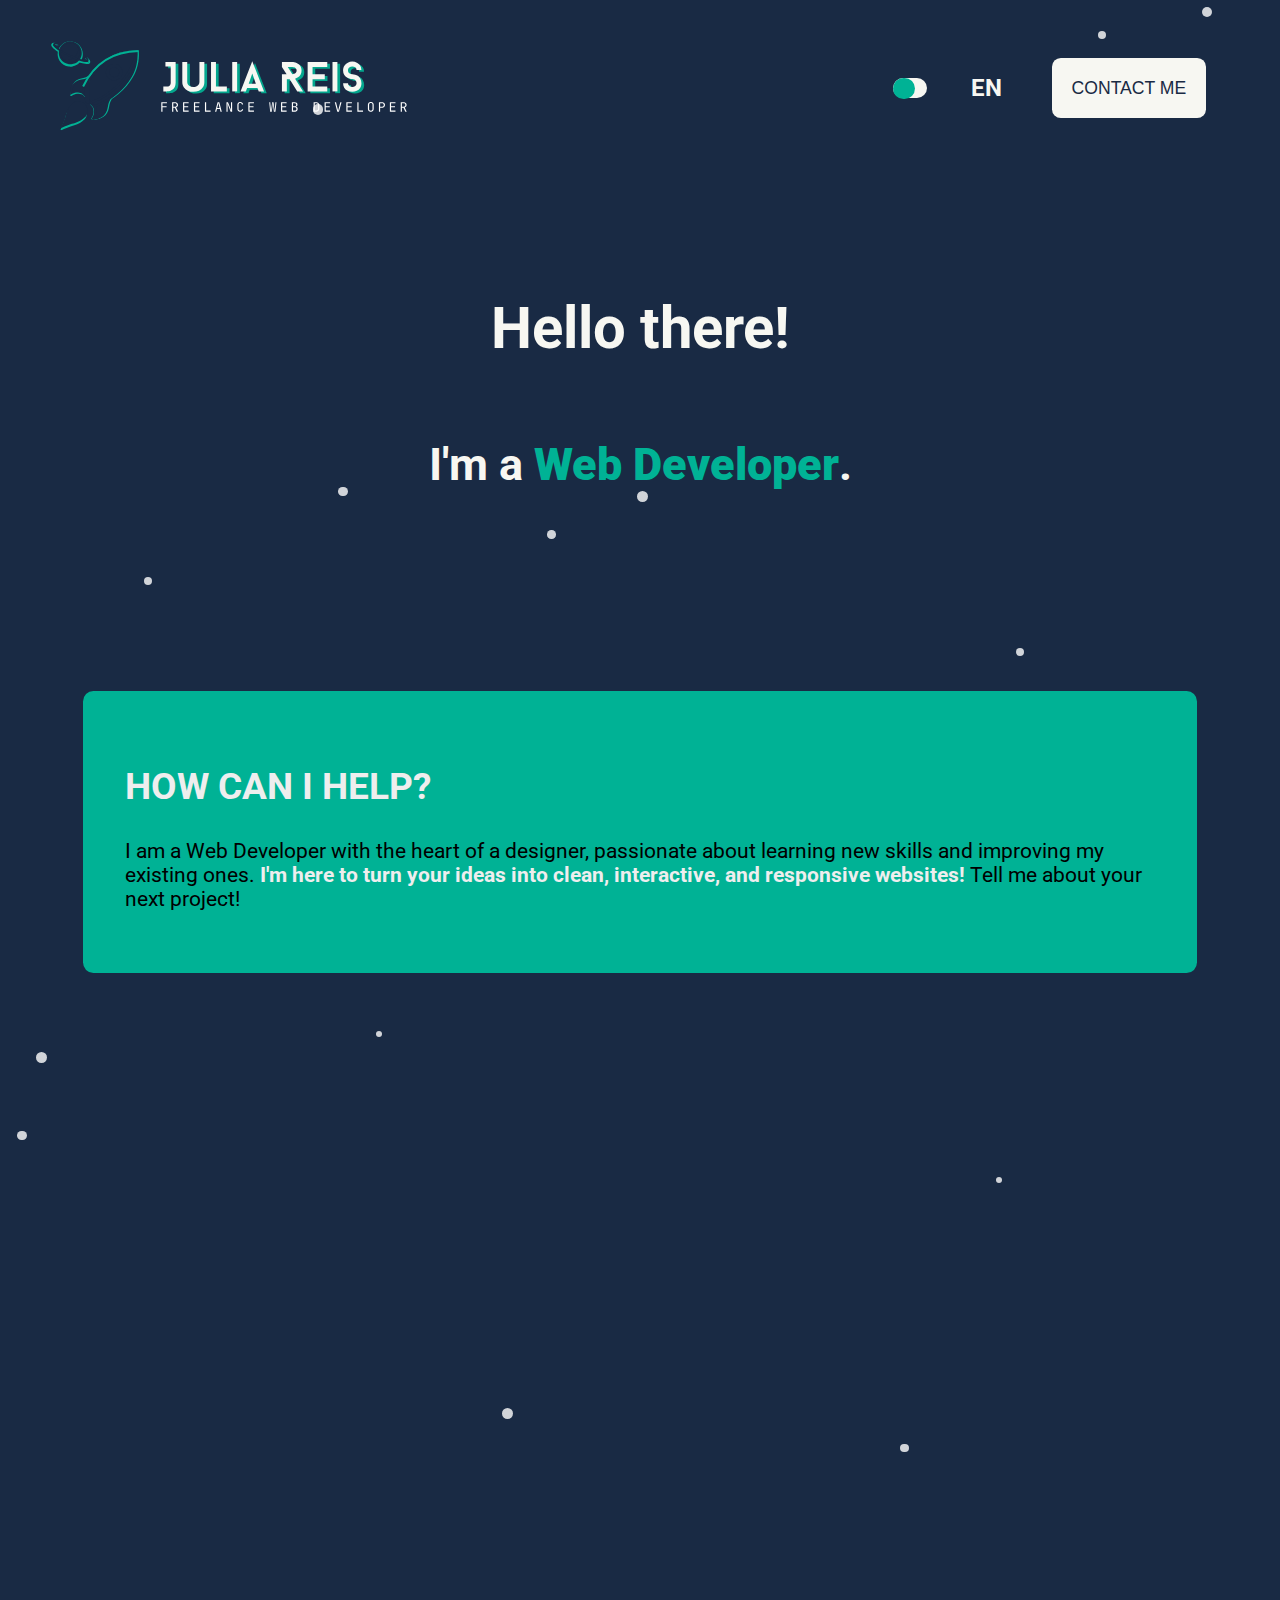
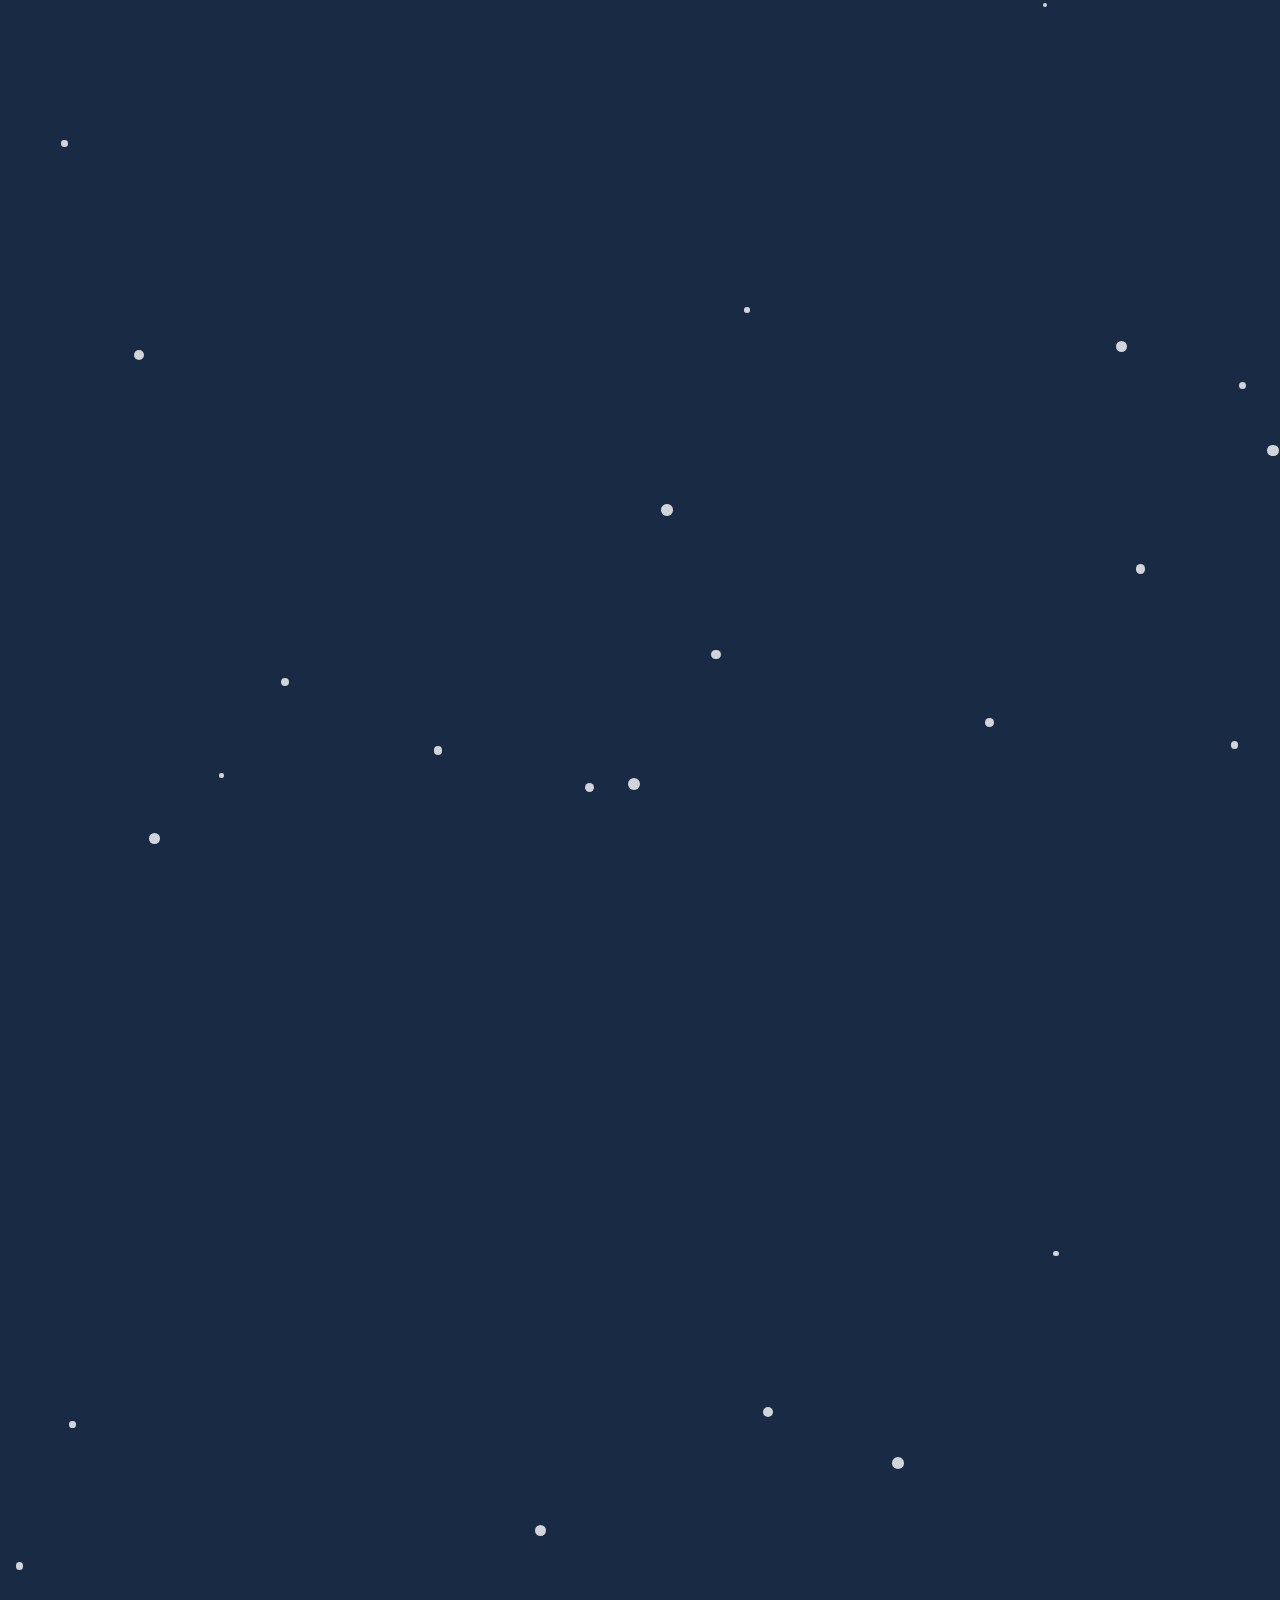
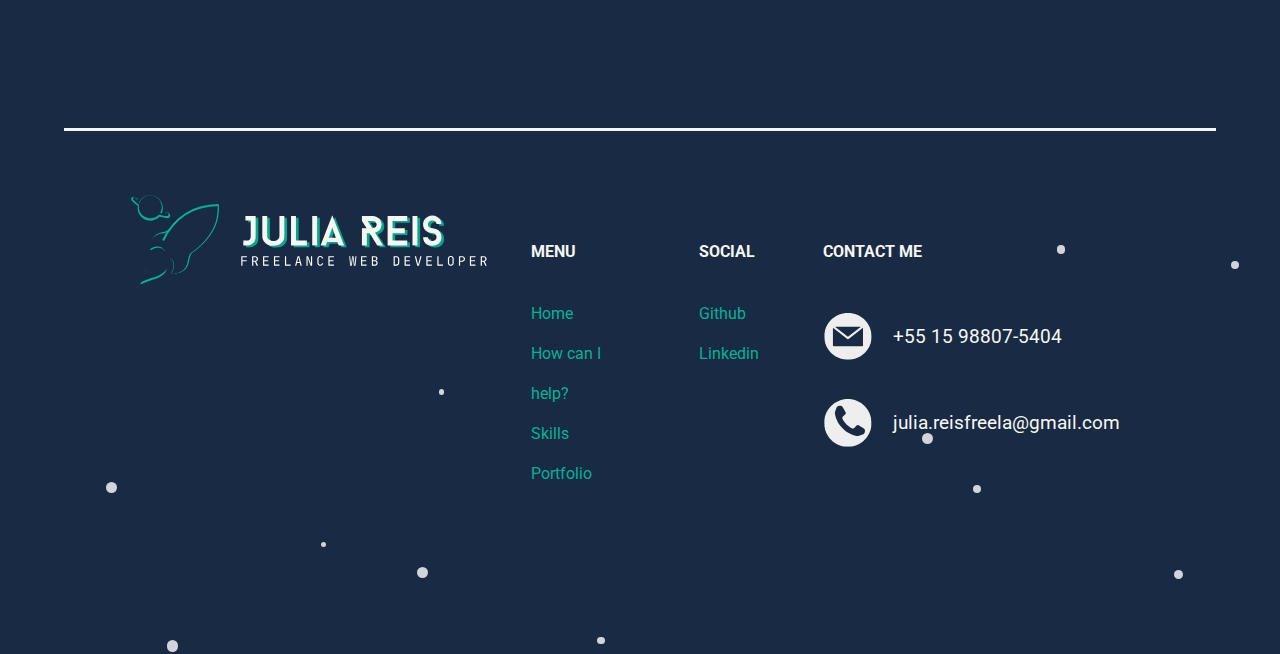
==== commit 3fed3c70: "add transitions" ====
--- a/index.html
+++ b/index.html
@@ -15,7 +15,7 @@
 </head>
 <body>
     <div class="background">
-        <section class="intro" id="home">
+        <section class="intro section" id="home">
             <header class="intro-header">
                 <a href="#"><img id="logo" src="./assets/logo-dark-theme.svg" alt="julia reis"></a>
                 <div class="header-nav">
@@ -32,7 +32,7 @@
                     <h2>I'm a <strong>Web Developer</strong>.</h2>
             </div>
         </section>
-        <section class="about-me trans" >
+        <section class="about-me section" >
             <h2>How can I help?</h2>
             <p>I am a Web Developer with the heart of a designer, passionate about learning new skills and improving my existing ones. 
                 <strong>I'm here to turn your ideas into clean, interactive, and responsive websites!</strong>
@@ -41,8 +41,8 @@
                 </p>
         </section>
 
-        <section class="skills" id="skills">
-           <div class="skills-left trans">
+        <section class="skills section" id="skills">
+           <div class="skills-left ">
             <h1 class="topic">Skills</h1>
             <h3>My <strong>hard skills</strong> are constantly improving, allowing me to bring your project to life more effectively and efficiently. 
                 I work with <strong>powerful libraries</strong> to enhance the user experience of your website.
@@ -74,7 +74,7 @@
                 </div>
            </div>
         </section>
-        <section class="portfolio trans" id="portfolio">
+        <section class="portfolio section" id="portfolio">
             <div class="projetos">
                 <div class="projetos-item p1">
                     <div class="overlay"></div>
@@ -118,8 +118,8 @@
                 <h3>Check out some of my projects and collaborations developed through my technical course and case studies.</h3>
             </div>
         </section>
-        <section class="why-me" id="why-me">
-            <div class="cards trans">
+        <section class="why-me section" id="why-me">
+            <div class="cards ">
                 <h2 class="topic">Why me?</h2>
 
                 <div id="carouselExampleAutoplaying" class="carousel slide accordion" data-bs-ride="carousel">
@@ -217,6 +217,7 @@
         <script src="./scripts/dark-mode.js"></script>
         <script src="./scripts/mobile.js"></script>
         <script src="./scripts/stars.js"></script>
+        <script src="./scripts/transitions.js"></script>
     </div>
 </body>
 </html>
--- a/style.css
+++ b/style.css
@@ -391,6 +391,8 @@
   color: #F7F7F2;
   padding: 4em;
   margin: 4em;
+  position: relative;
+  z-index: 2;
 }
 .why-me img {
   width: 50%;
@@ -409,8 +411,6 @@
   display: flex;
   flex-direction: row;
   align-items: center;
-  position: relative;
-  z-index: 2;
 }
 .card img {
   width: 5em;
@@ -633,4 +633,15 @@
   margin: 2em 2em 2em 0em;
 }
 
+.section {
+  opacity: 0;
+  transform: translateY(30px);
+  transition: opacity 0.6s ease-out, transform 0.6s ease-out;
+}
+
+.section.visible {
+  opacity: 1;
+  transform: translateY(0);
+}
+
 /*# sourceMappingURL=style.css.map */
--- a/style-mq.css
+++ b/style-mq.css
@@ -32,7 +32,7 @@
   }
   .intro-welcome {
     font-size: 1.5em;
-    padding: 1.5em;
+    padding: 1.5em 0.5em;
     display: flex;
     align-items: start;
   }
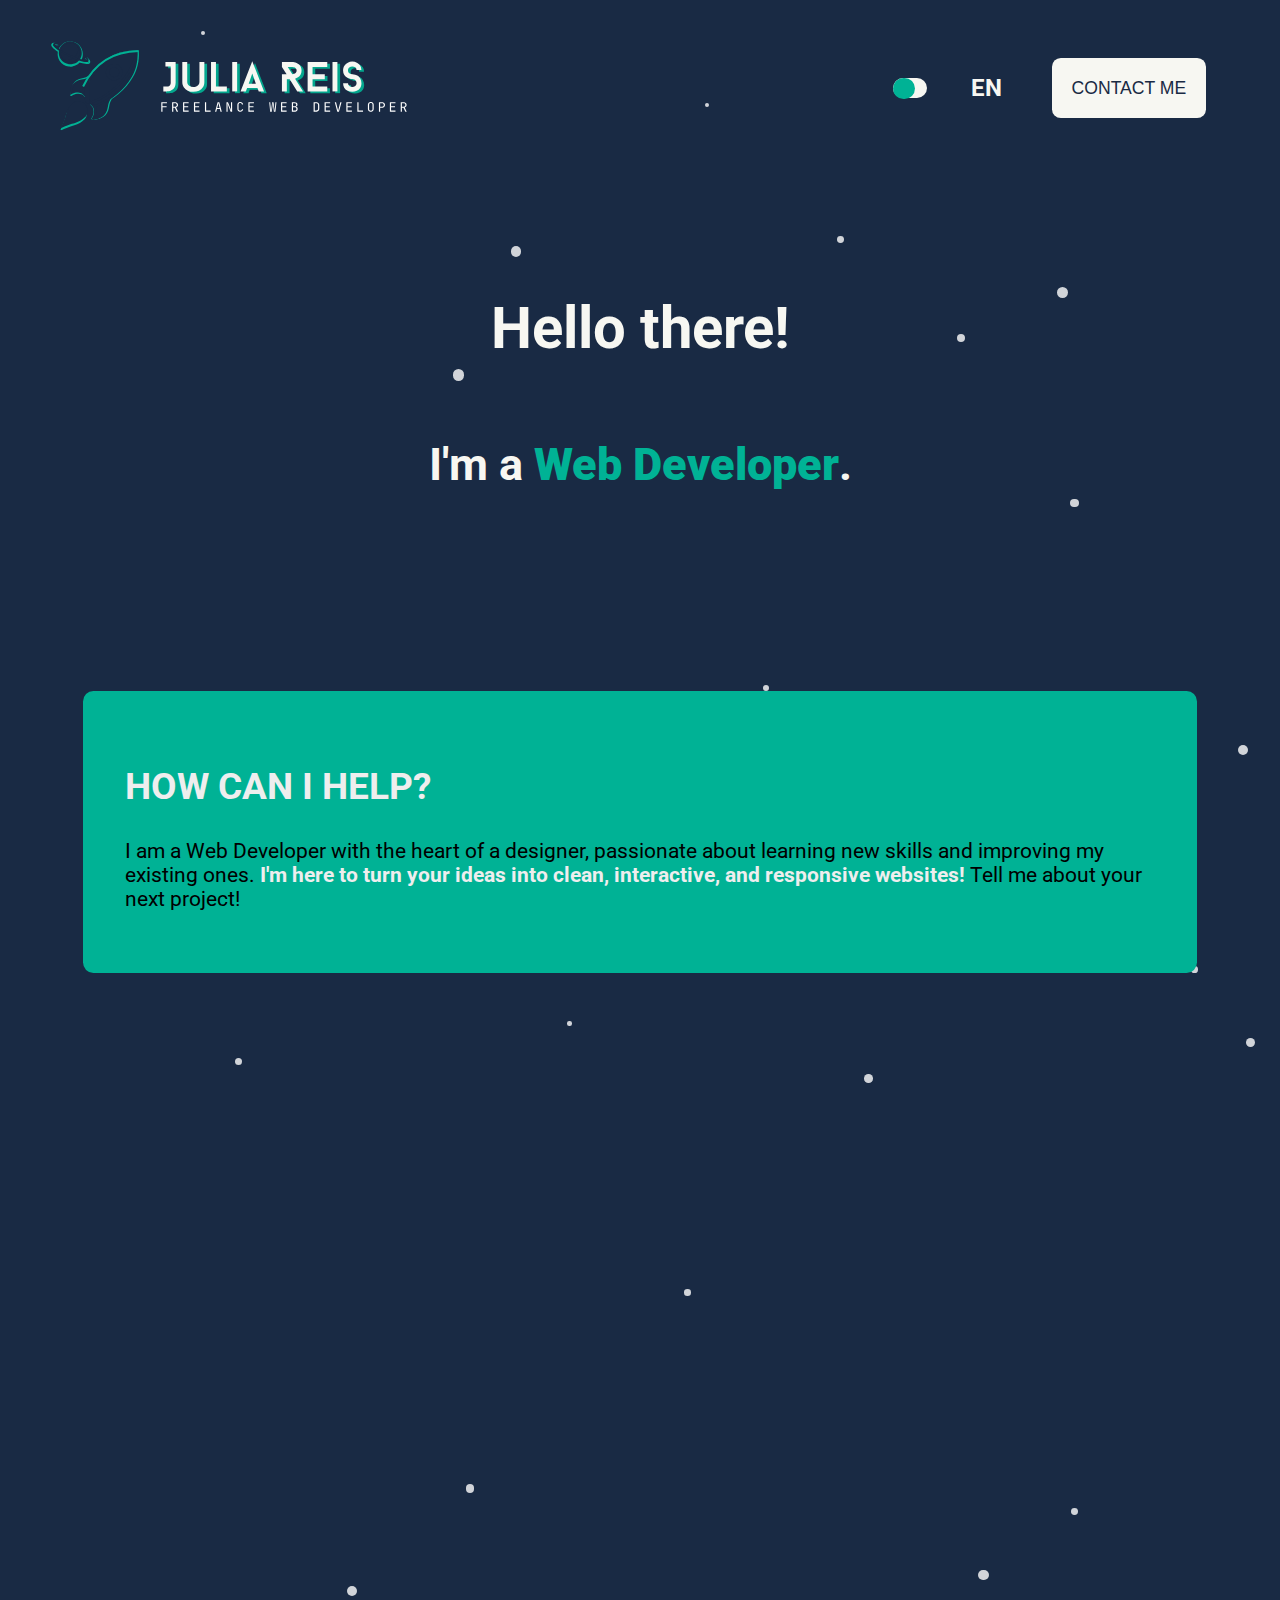
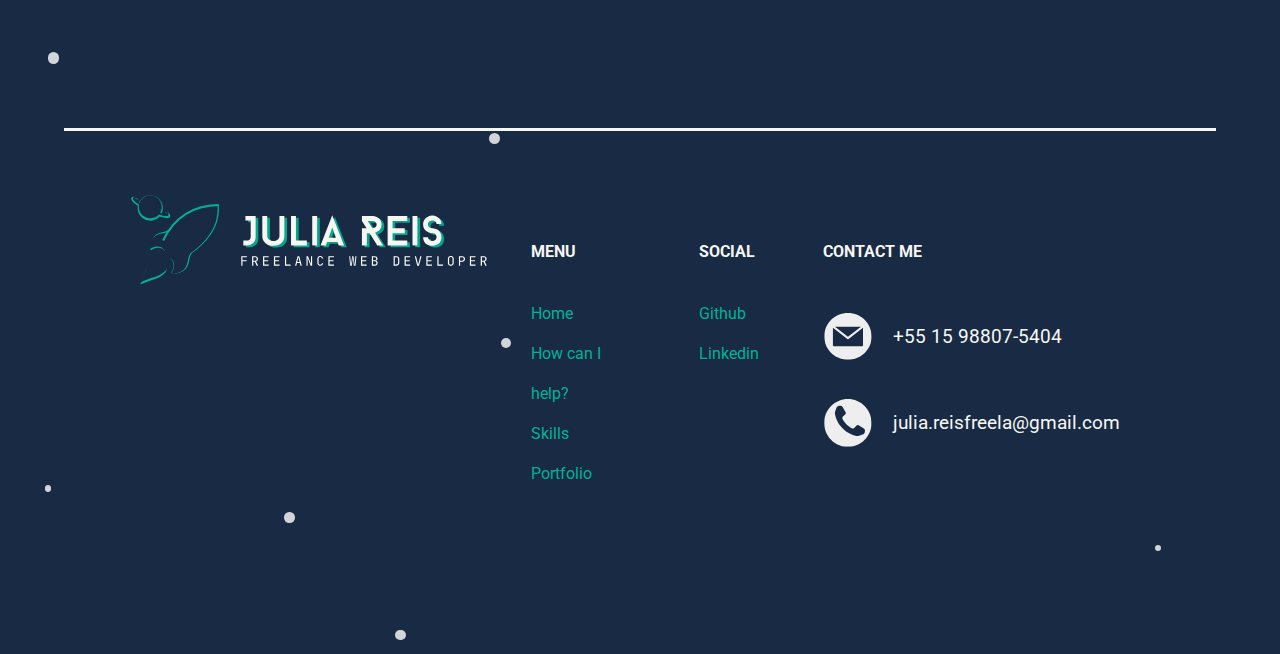
==== commit 6a882837: "update projects" ====
--- a/index.html
+++ b/index.html
@@ -79,7 +79,7 @@
                 <div class="projetos-item p1">
                     <div class="overlay"></div>
                     <div class="item-info">
-                        <h1>Career Test</h1>
+                        <h1>Python Programming</h1>
                         <div class="tag">Java Script</div>
                         <a href="./project-1.html">
                             <button class="btn-mais-detalhes">
@@ -91,7 +91,7 @@
                 <div class="projetos-item p2" >
                     <div class="overlay"></div>
                     <div class="item-info ">
-                        <h1>La Pausa</h1>
+                        <h1>Keffa team</h1>
                         <div class="tag">node js</div>
                         <a href="./project-1.html">
                             <button class="btn-mais-detalhes">
--- a/style.css
+++ b/style.css
@@ -311,33 +311,33 @@
 }
 
 .p1 {
-  background-image: url(./assets/teste-vocacional-c.svg);
+  background-image: url(./assets/);
   background-size: cover;
   background-position-x: center;
 }
 
 .p1:hover {
-  background-image: linear-gradient(rgba(0, 0, 0, 0.5), rgba(0, 0, 0, 0.5)), url("./assets/teste-vocacional-c.svg");
+  background-image: linear-gradient(rgba(0, 0, 0, 0.5), rgba(0, 0, 0, 0.5)), url("./assets/");
 }
 
 .p2 {
-  background-image: url(./assets/la-pausa-c.svg);
+  background-image: url(./assets/);
   background-size: cover;
   background-position-x: center;
 }
 
 .p2:hover {
-  background-image: linear-gradient(rgba(0, 0, 0, 0.5), rgba(0, 0, 0, 0.5)), url("./assets/la-pausa-c.svg");
+  background-image: linear-gradient(rgba(0, 0, 0, 0.5), rgba(0, 0, 0, 0.5)), url("./assets/");
 }
 
 .p3 {
-  background-image: url(./assets/qual-e-a-musica-c.svg);
+  background-image: url(./assets/);
   background-size: cover;
   background-position-x: center;
 }
 
 .p3:hover {
-  background-image: linear-gradient(rgba(0, 0, 0, 0.5), rgba(0, 0, 0, 0.5)), url("./assets/qual-e-a-musica-c.svg");
+  background-image: linear-gradient(rgba(0, 0, 0, 0.5), rgba(0, 0, 0, 0.5)), url("./assets/");
 }
 
 .item-info {
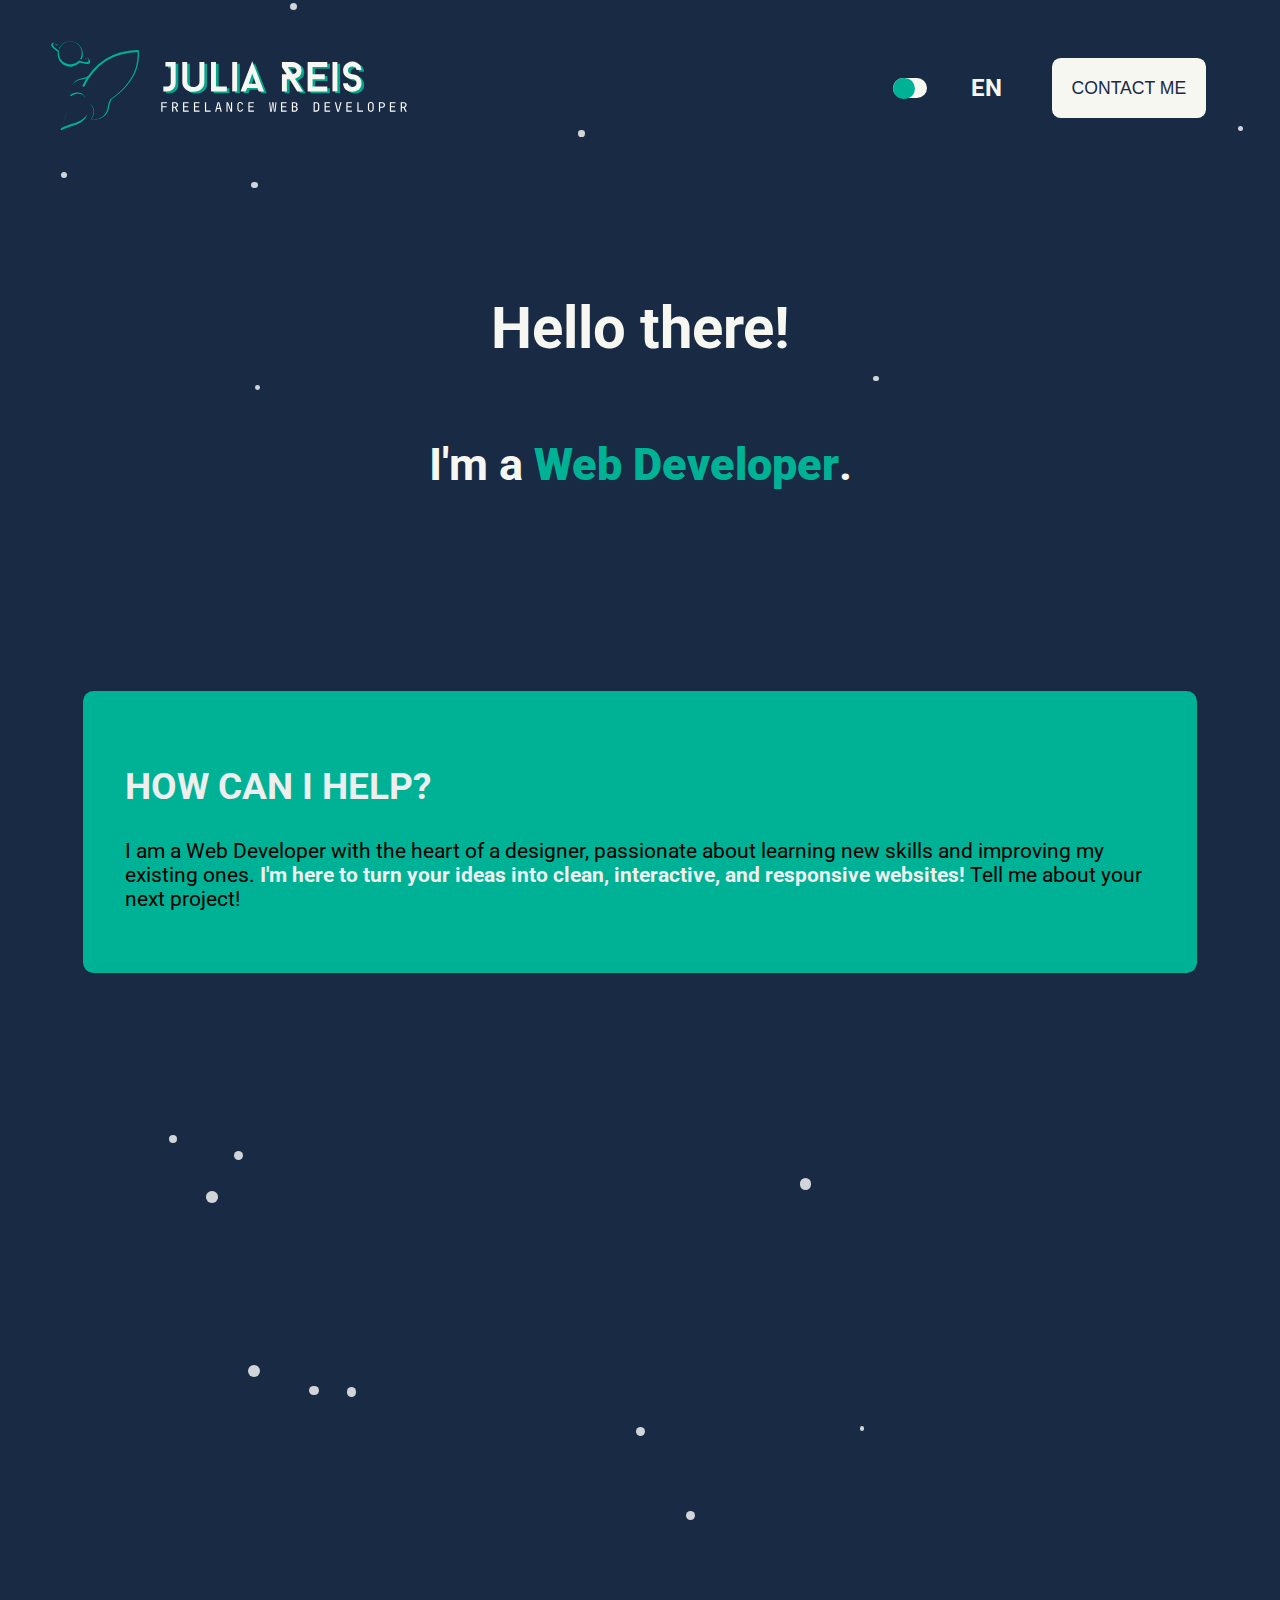
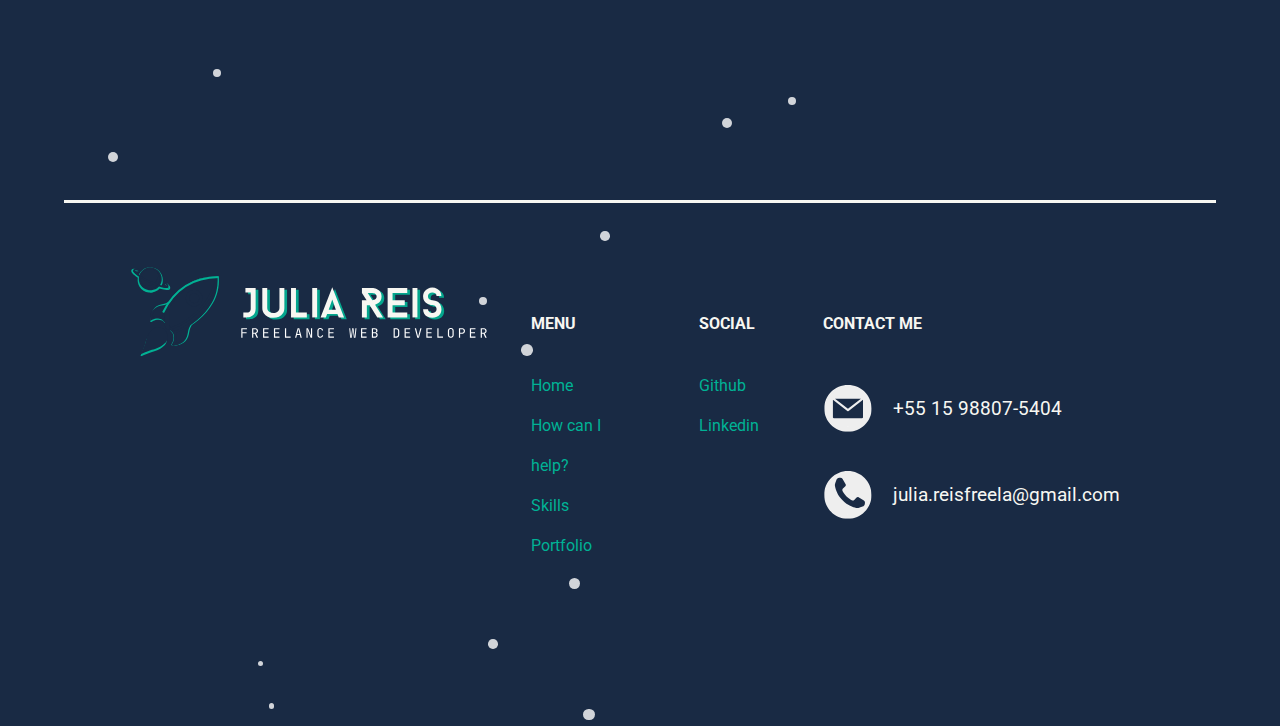
==== commit 0aa29829: "update portfolio projects" ====
--- a/index.html
+++ b/index.html
@@ -53,23 +53,31 @@
                     <strong>html</strong>
                 </div>
                 <div class="skills-right-item item-css">
-                    <img src="./assets/css-span.svg" alt="icone html">
+                    <img src="./assets/css-span.svg" alt="icone css">
                     <strong>css</strong>
                 </div>
                 <div class="skills-right-item item-js">
-                    <img src="./assets/js-span.svg" alt="icone html">
+                    <img src="./assets/js-span.svg" alt="icone java script">
                     <strong>java script</strong>
                 </div>
                 <div class="skills-right-item item-sass">
-                    <img src="./assets/sass-span.svg" alt="icone html">
+                    <img src="./assets/sass-span.svg" alt="icone sass">
                     <strong>sass</strong>
                 </div>
                 <div class="skills-right-item item-node">
-                    <img src="./assets/node-span.svg" alt="icone html">
+                    <img src="./assets/node-span.svg" alt="icone node js">
                     <strong>node js</strong>
                 </div>
+                <div class="skills-right-item item-py">
+                    <img src="./assets/python-span.svg" alt="icone python">
+                    <strong>python</strong>
+                </div>
+                <div class="skills-right-item item-wcag">
+                    <img src="./assets/wcag-span.svg" alt="icone python">
+                    <strong>wcag</strong>
+                </div>
                 <div class="skills-right-item item-git">
-                    <img src="./assets/git-span.svg" alt="icone html">
+                    <img src="./assets/git-span.svg" alt="icone git">
                     <strong>git/github</strong>
                 </div>
            </div>
@@ -91,7 +99,7 @@
                 <div class="projetos-item p2" >
                     <div class="overlay"></div>
                     <div class="item-info ">
-                        <h1>Keffa team</h1>
+                        <h1>Nasalisation</h1>
                         <div class="tag">node js</div>
                         <a href="./project-1.html">
                             <button class="btn-mais-detalhes">
--- a/style.css
+++ b/style.css
@@ -175,7 +175,7 @@
 
 .skills-right {
   display: grid;
-  grid-template-columns: 1fr 1fr 1fr;
+  grid-template-columns: 1fr 1fr 1fr 1fr;
 }
 
 .skills-right-item {
@@ -232,6 +232,16 @@
   transition: 0.5s;
 }
 
+.item-py:hover {
+  border: solid 0.3em #e5b045;
+  transition: 0.5s;
+}
+
+.item-wcag:hover {
+  border: solid 0.3em #bf1b30;
+  transition: 0.5s;
+}
+
 .container-slide {
   display: flex;
   justify-content: space-between;
@@ -311,33 +321,33 @@
 }
 
 .p1 {
-  background-image: url(./assets/);
+  background-image: url(./assets/python/py-face.svg);
   background-size: cover;
   background-position-x: center;
 }
 
 .p1:hover {
-  background-image: linear-gradient(rgba(0, 0, 0, 0.5), rgba(0, 0, 0, 0.5)), url("./assets/");
+  background-image: linear-gradient(rgba(0, 0, 0, 0.5), rgba(0, 0, 0, 0.5)), url("./assets/python/py-face.svg");
 }
 
 .p2 {
-  background-image: url(./assets/);
+  background-image: url(./assets/nasalisation/nasa-face.svg);
   background-size: cover;
   background-position-x: center;
 }
 
 .p2:hover {
-  background-image: linear-gradient(rgba(0, 0, 0, 0.5), rgba(0, 0, 0, 0.5)), url("./assets/");
+  background-image: linear-gradient(rgba(0, 0, 0, 0.5), rgba(0, 0, 0, 0.5)), url("./assets/nasalisation/nasa-face.svg");
 }
 
 .p3 {
-  background-image: url(./assets/);
+  background-image: url(./assets/qual-e-a-musica-c.svg);
   background-size: cover;
   background-position-x: center;
 }
 
 .p3:hover {
-  background-image: linear-gradient(rgba(0, 0, 0, 0.5), rgba(0, 0, 0, 0.5)), url("./assets/");
+  background-image: linear-gradient(rgba(0, 0, 0, 0.5), rgba(0, 0, 0, 0.5)), url("./assets/qual-e-a-musica-c.svg");
 }
 
 .item-info {
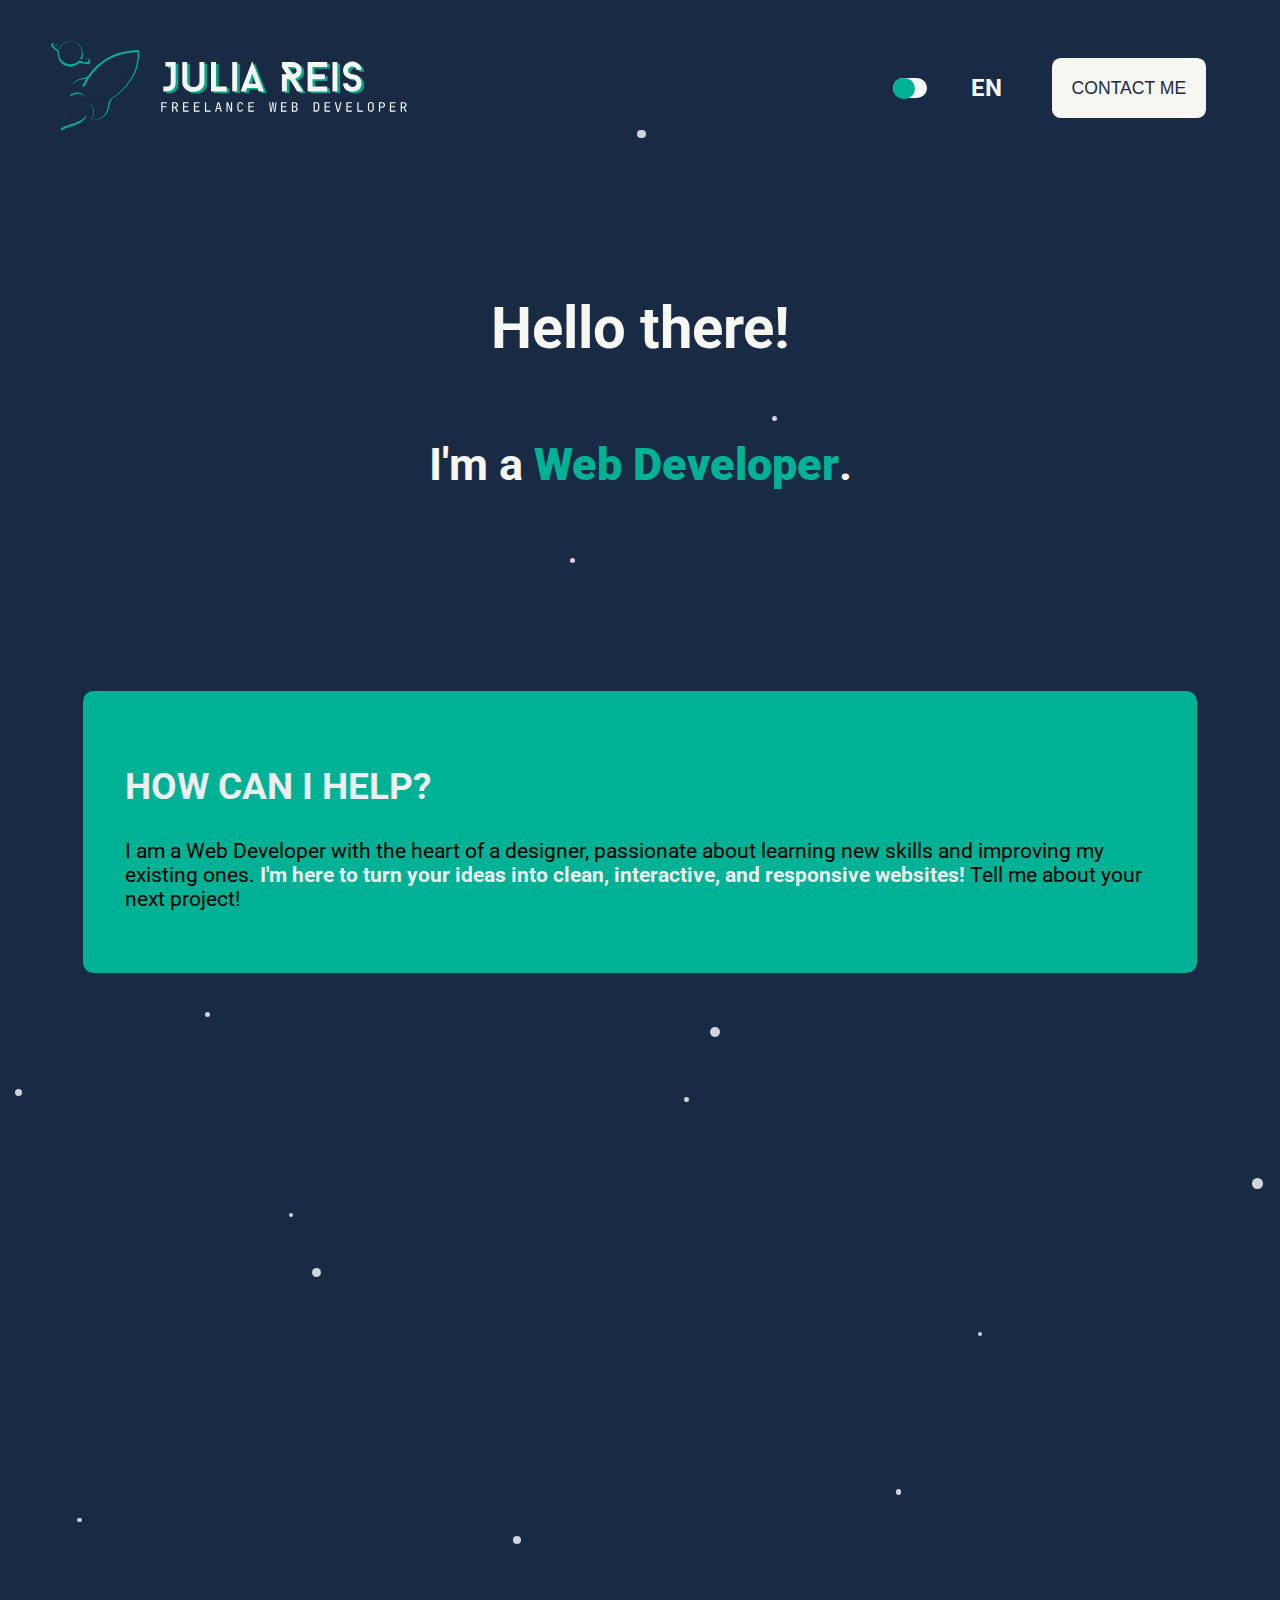
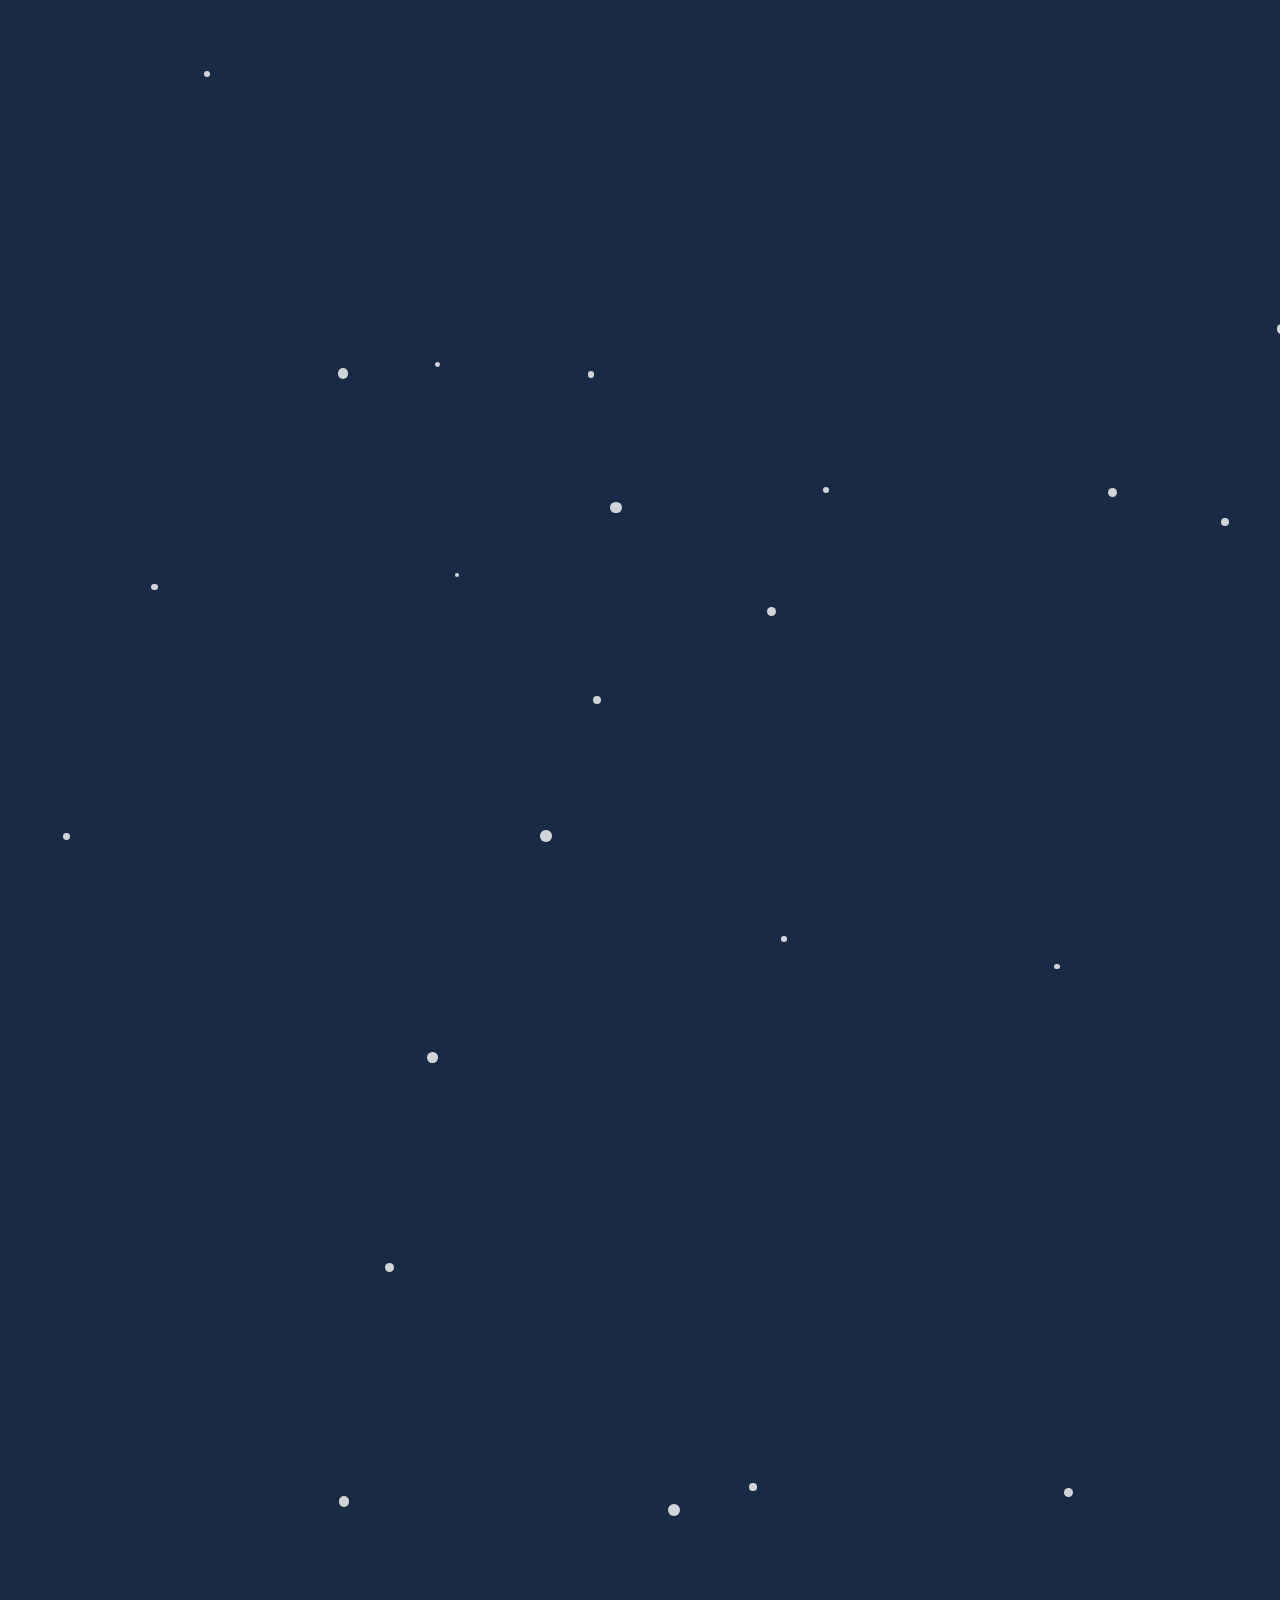
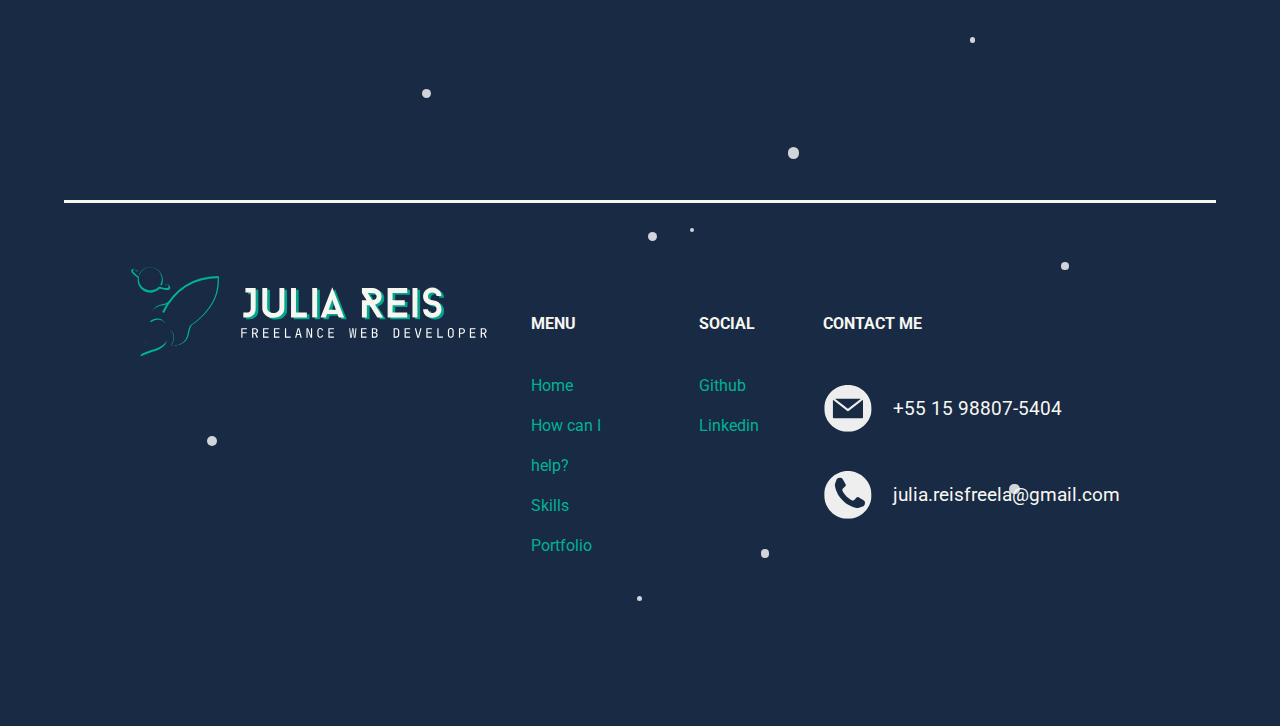
==== commit 8d5aa756: "updated project3" ====
--- a/index.html
+++ b/index.html
@@ -88,7 +88,11 @@
                     <div class="overlay"></div>
                     <div class="item-info">
                         <h1>Python Programming</h1>
-                        <div class="tag">Java Script</div>
+                        <div class="tags">
+                            <div class="tag">WCAG</div>
+                            <div class="tag">Python</div>
+                        </div>
+                        <p>Project developed exploring WCAG and other acessibility features.</p>
                         <a href="./project-1.html">
                             <button class="btn-mais-detalhes">
                                 Read more
@@ -101,6 +105,7 @@
                     <div class="item-info ">
                         <h1>Nasalisation</h1>
                         <div class="tag">node js</div>
+                        <p>Landing page created to market a game produced by highschoolers</p>
                         <a href="./project-1.html">
                             <button class="btn-mais-detalhes">
                                Read more
@@ -113,7 +118,8 @@
                     <div class="item-info">
                         <h1>Guess the song</h1>
                         <div class="tag">Java Script</div>
-                        <a href="./project-1.html">
+                        <p>An online game widely showcased at exhibitions and technology fairs.</p>
+                        <a href="./project-3.html">
                             <button class="btn-mais-detalhes">
                                 Read more
                             </button>
--- a/style.css
+++ b/style.css
@@ -380,13 +380,17 @@
   color: #F7F7F2;
 }
 
+.tags {
+  margin-bottom: 0.5em;
+}
+
 .btn-mais-detalhes {
   background-color: #F7F7F2;
   border-radius: 0.5em;
   border: 0em;
   padding: 0.5em 1em;
-  margin: 0.5em 0em;
-  font-size: 1.3rem;
+  margin-bottom: 0.5em;
+  font-size: 1.2rem;
   cursor: pointer;
 }
 
@@ -562,7 +566,7 @@
 }
 
 .btn-return {
-  margin: 4em;
+  margin: 1em 4em;
   background: #F7F7F2;
   border: 0em;
   border-radius: 0.5em;
@@ -587,7 +591,6 @@
   background-color: #F7F7F2;
   color: #192a44;
   width: 100%;
-  padding: 0em 6em;
   display: flex;
   justify-content: space-between;
 }
@@ -616,7 +619,7 @@
   background: #00B295;
   border: 0em;
   border-radius: 0.5em;
-  padding: 1em 3em;
+  padding: 0.5em 2em;
   text-transform: uppercase;
   color: #F7F7F2;
   font-size: 1.1em;
@@ -629,10 +632,14 @@
 }
 
 .project-screens {
-  padding: 4em;
-  color: #F7F7F2;
-  display: flex;
-  align-items: center;
+  padding: 4em 6em;
+  color: #F7F7F2;
+  display: flex;
+  align-items: center;
+}
+
+.img-c {
+  width: 60vw;
 }
 
 .darkmode .project-screens {
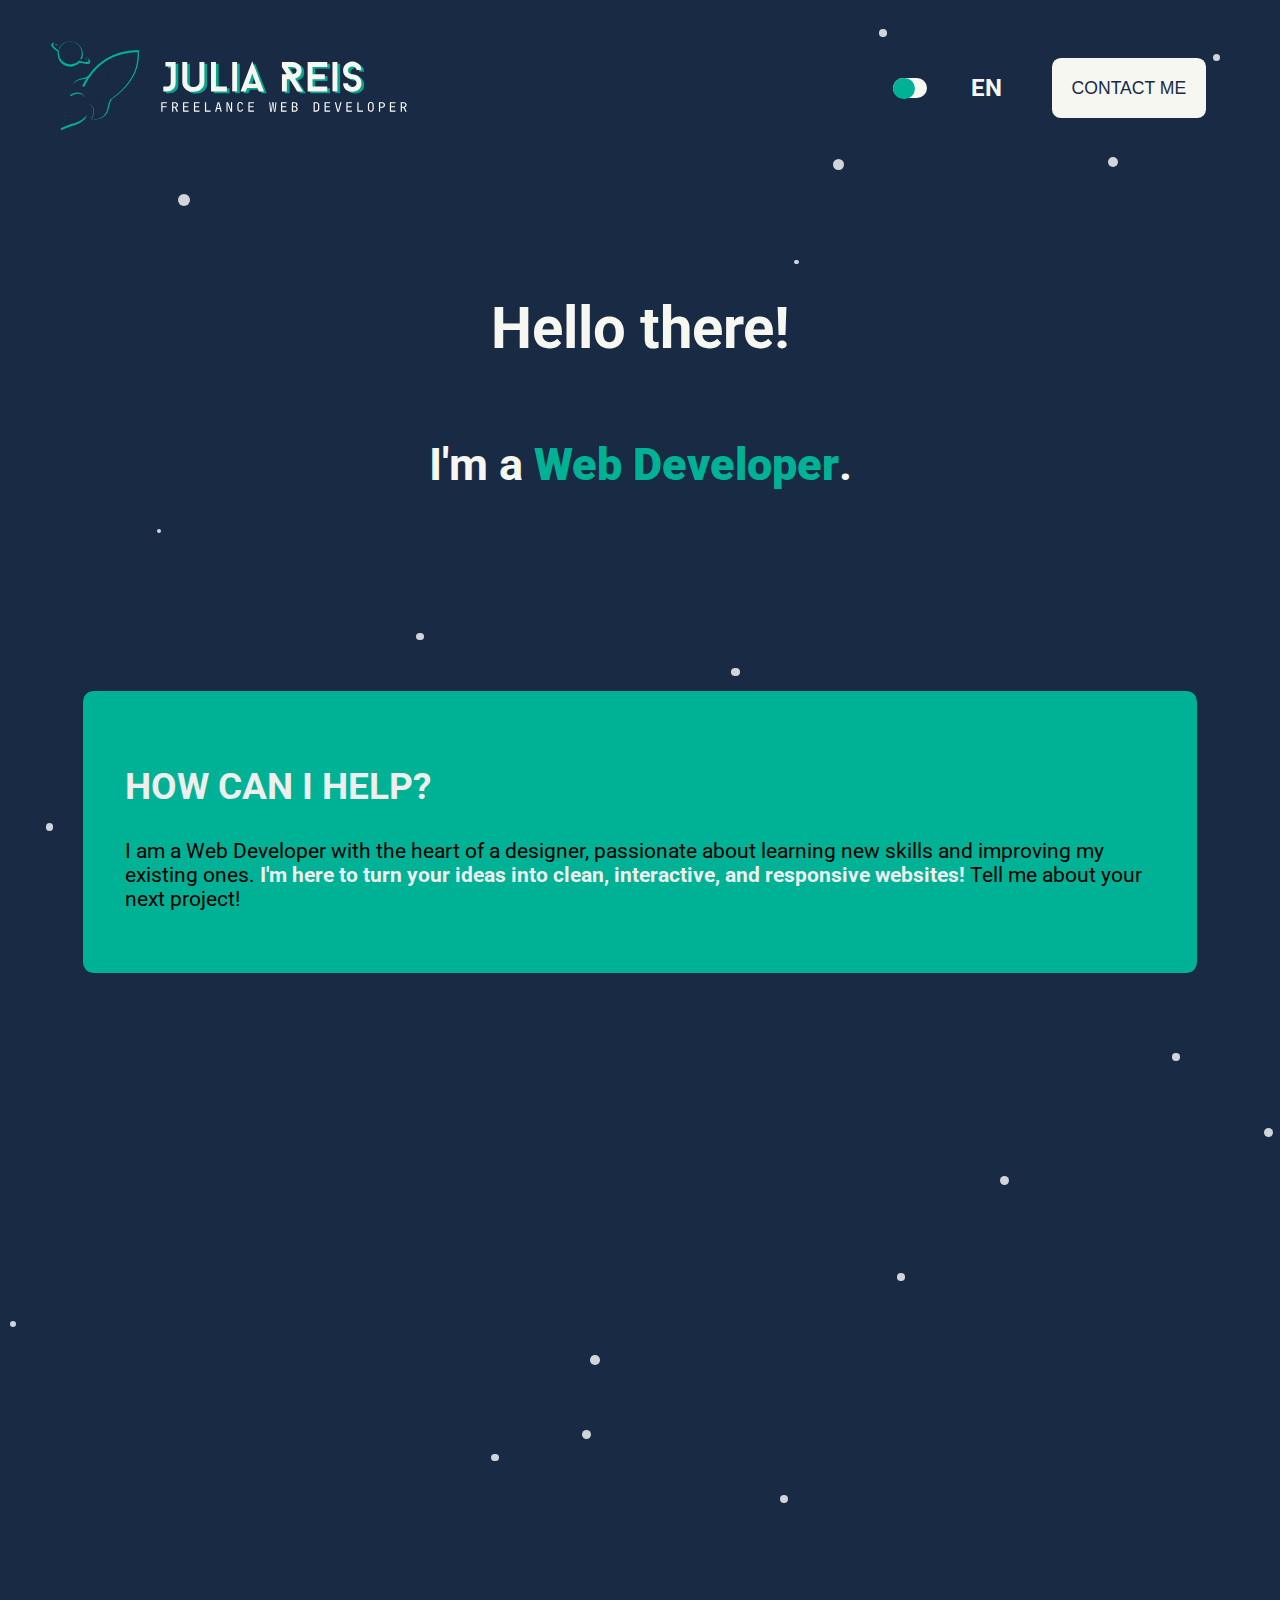
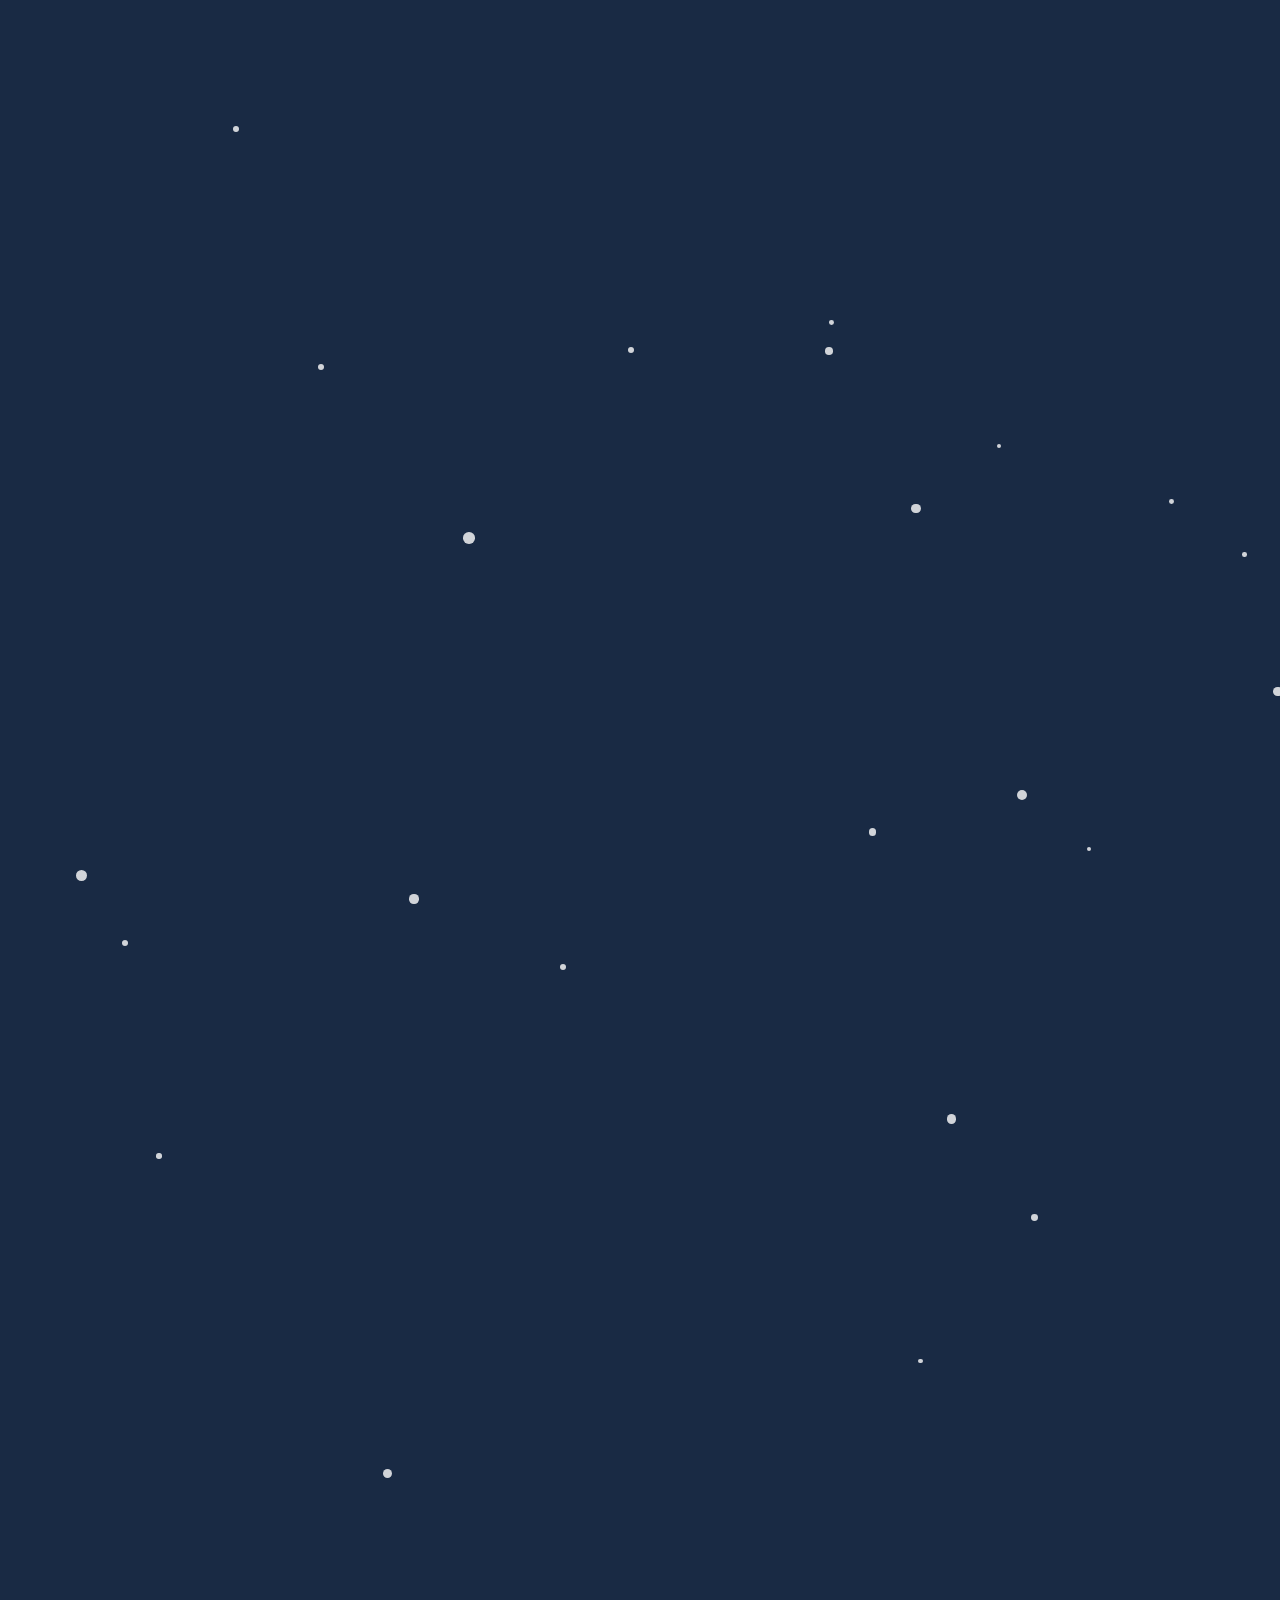
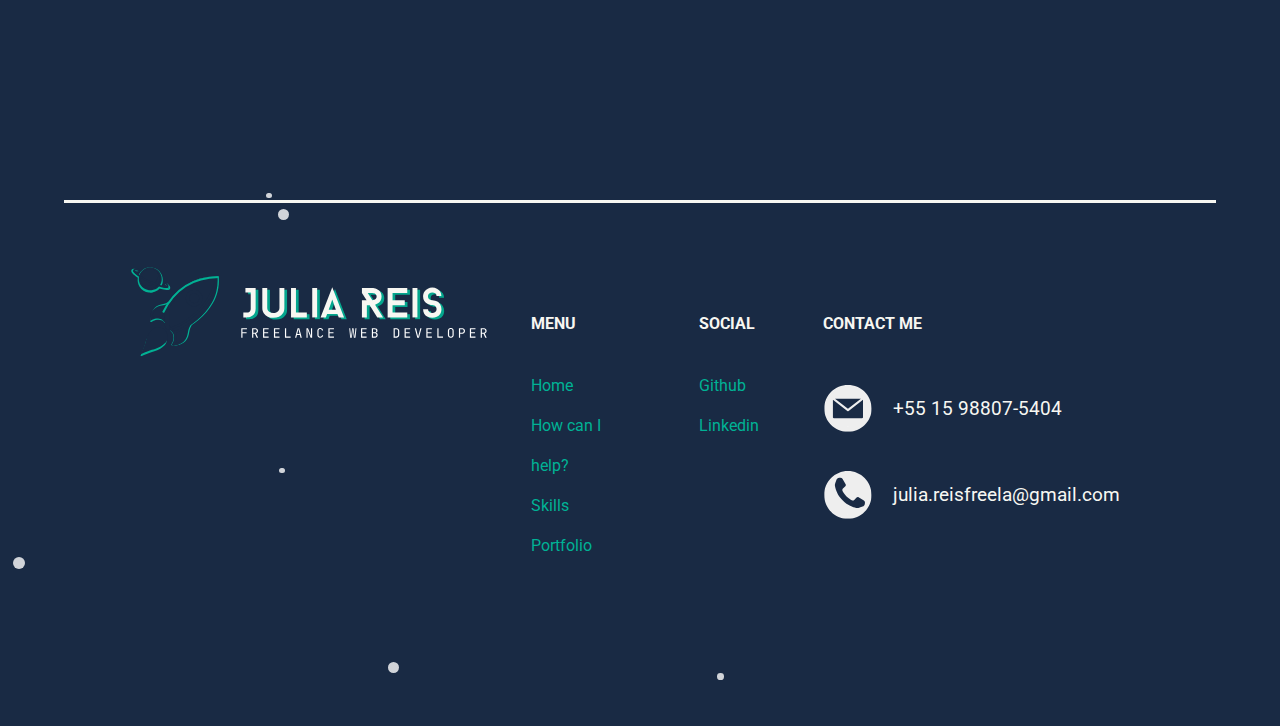
==== commit ce406eac: "update, Qual e a musica add" ====
--- a/index.html
+++ b/index.html
@@ -106,7 +106,7 @@
                         <h1>Nasalisation</h1>
                         <div class="tag">node js</div>
                         <p>Landing page created to market a game produced by highschoolers</p>
-                        <a href="./project-1.html">
+                        <a href="./project-2.html">
                             <button class="btn-mais-detalhes">
                                Read more
                             </button>
